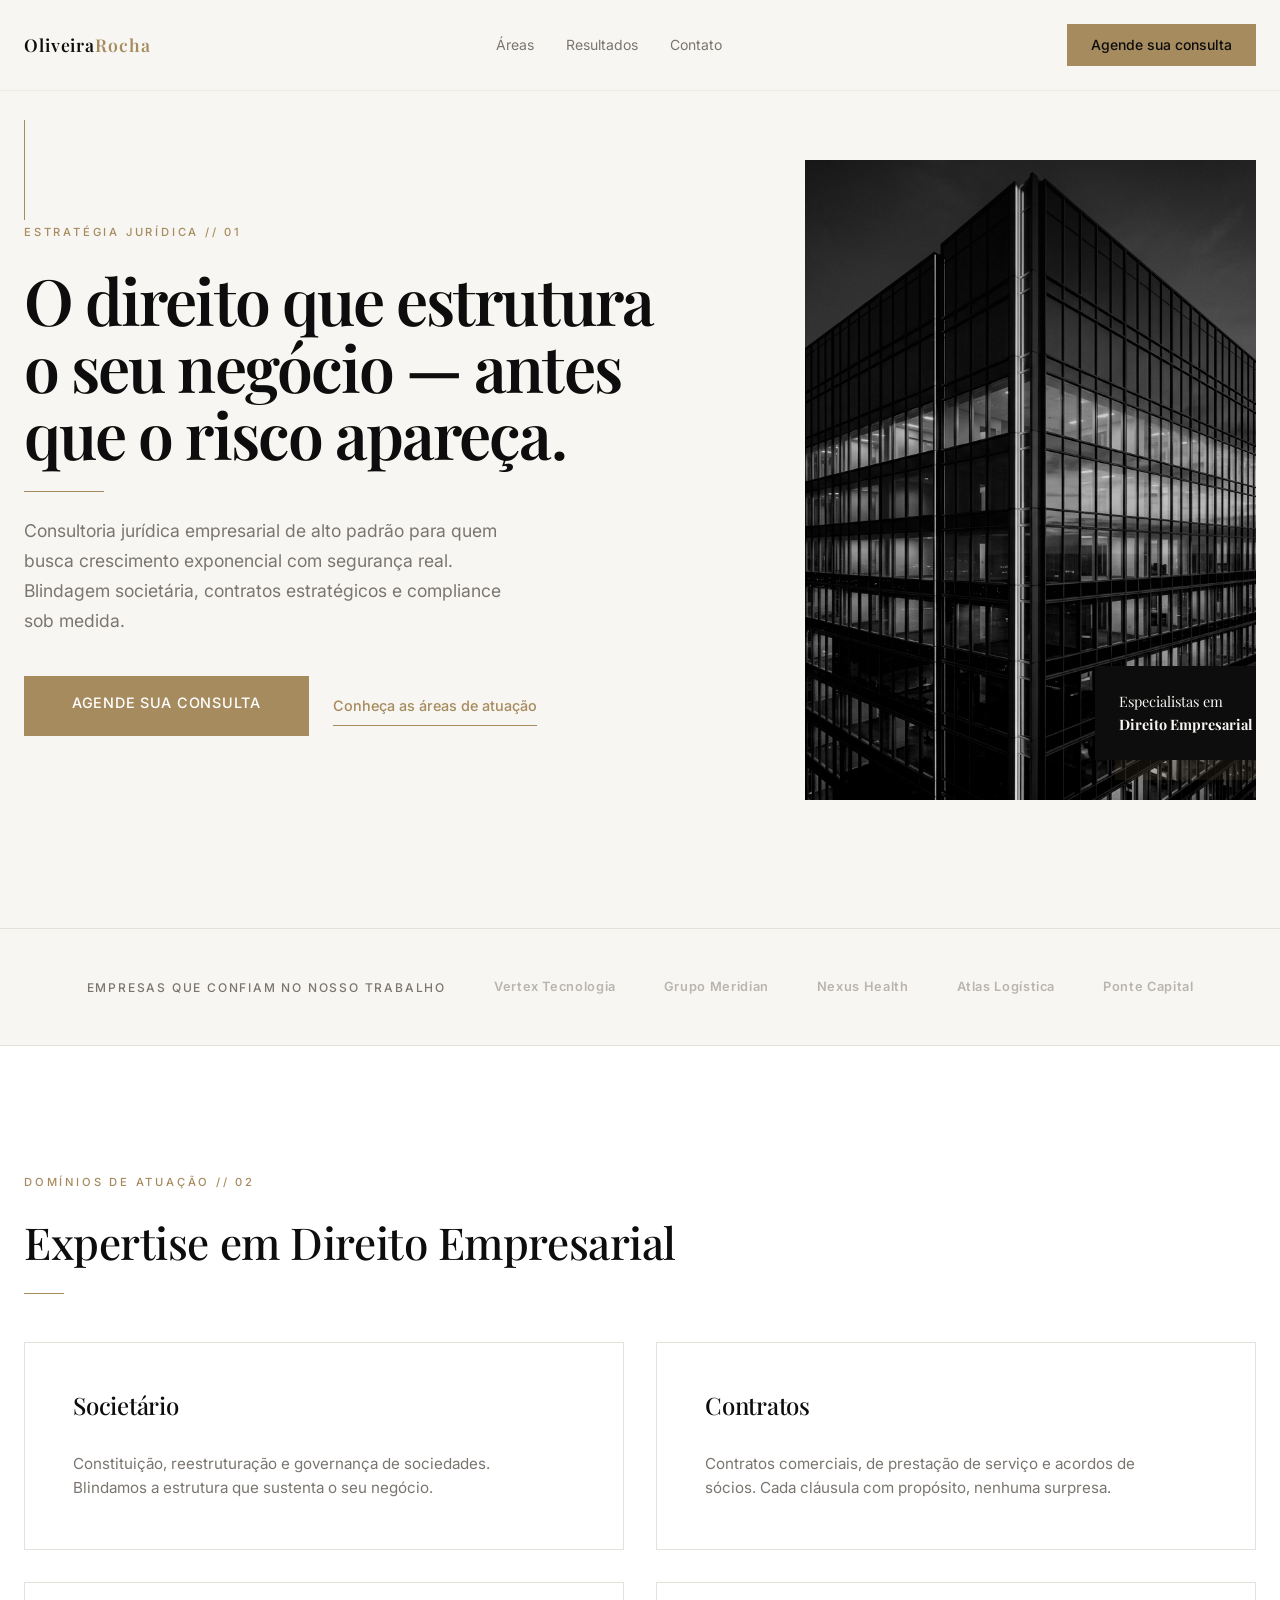
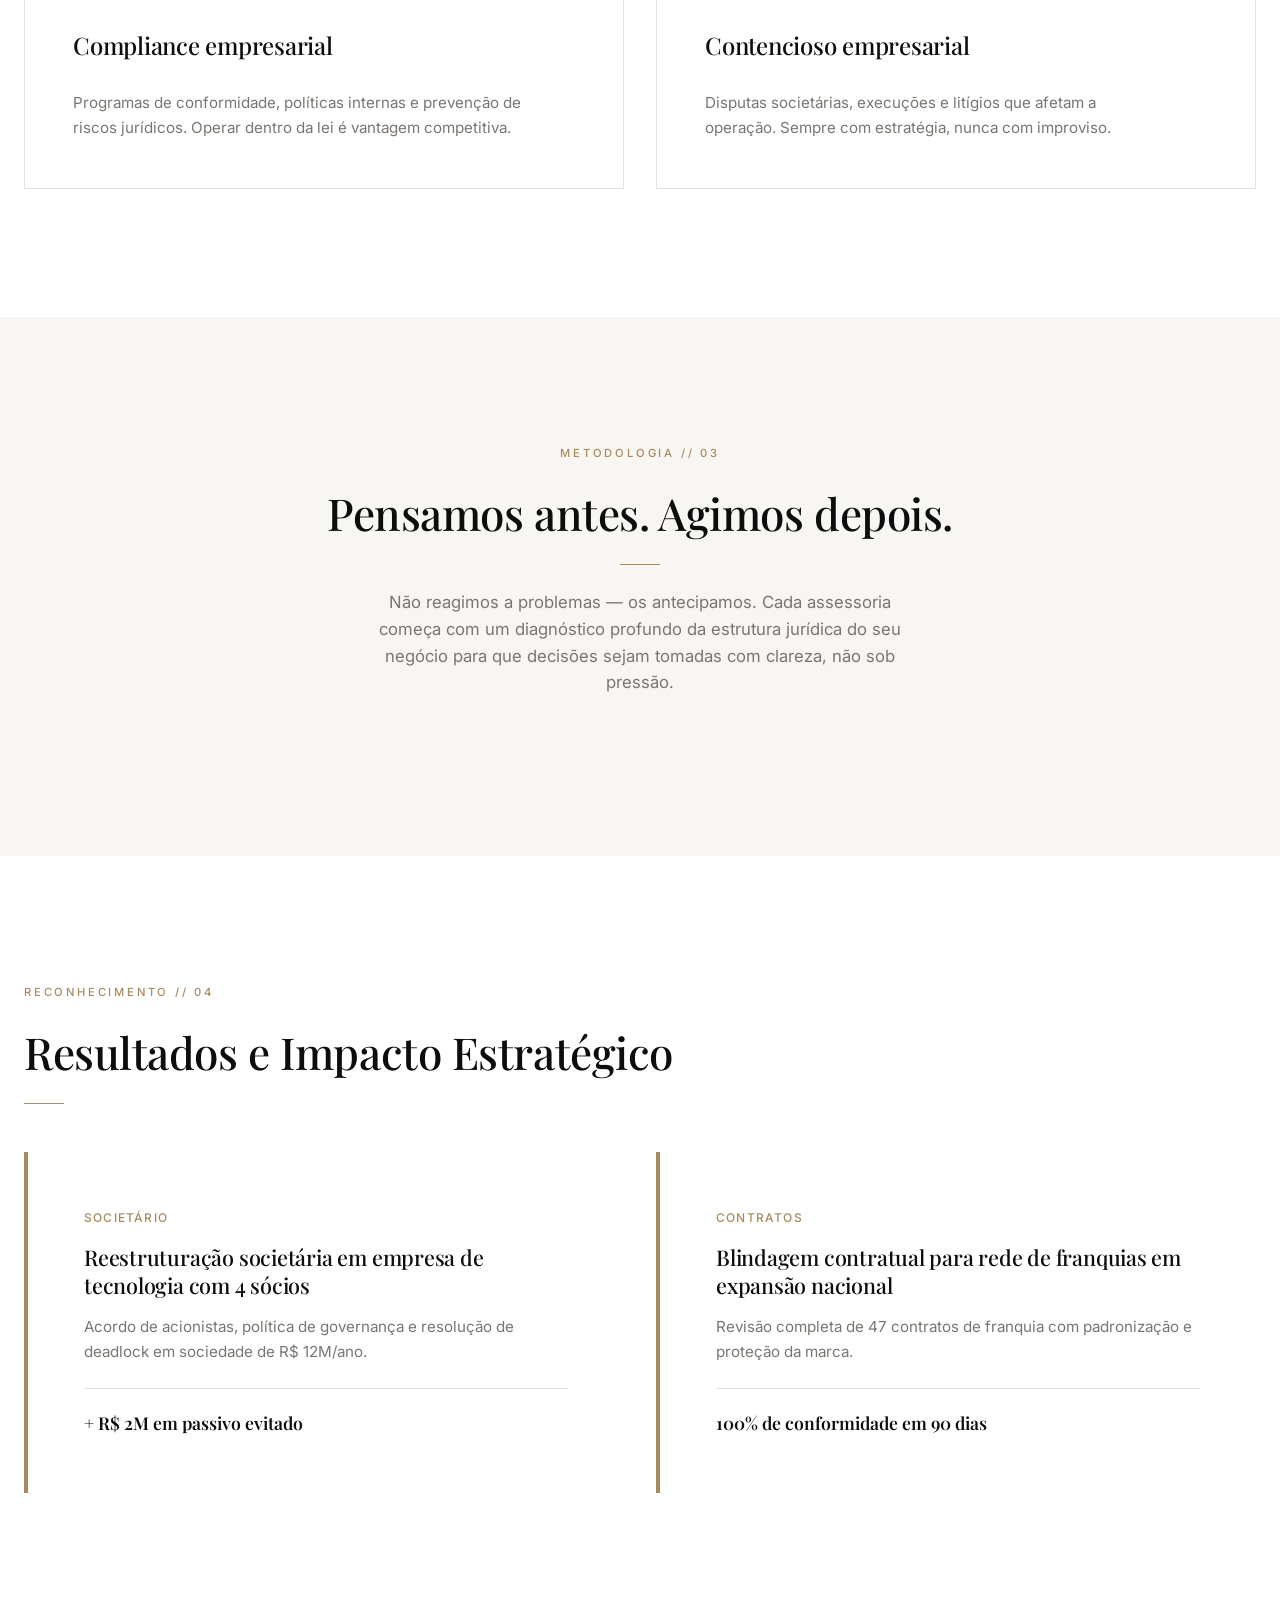
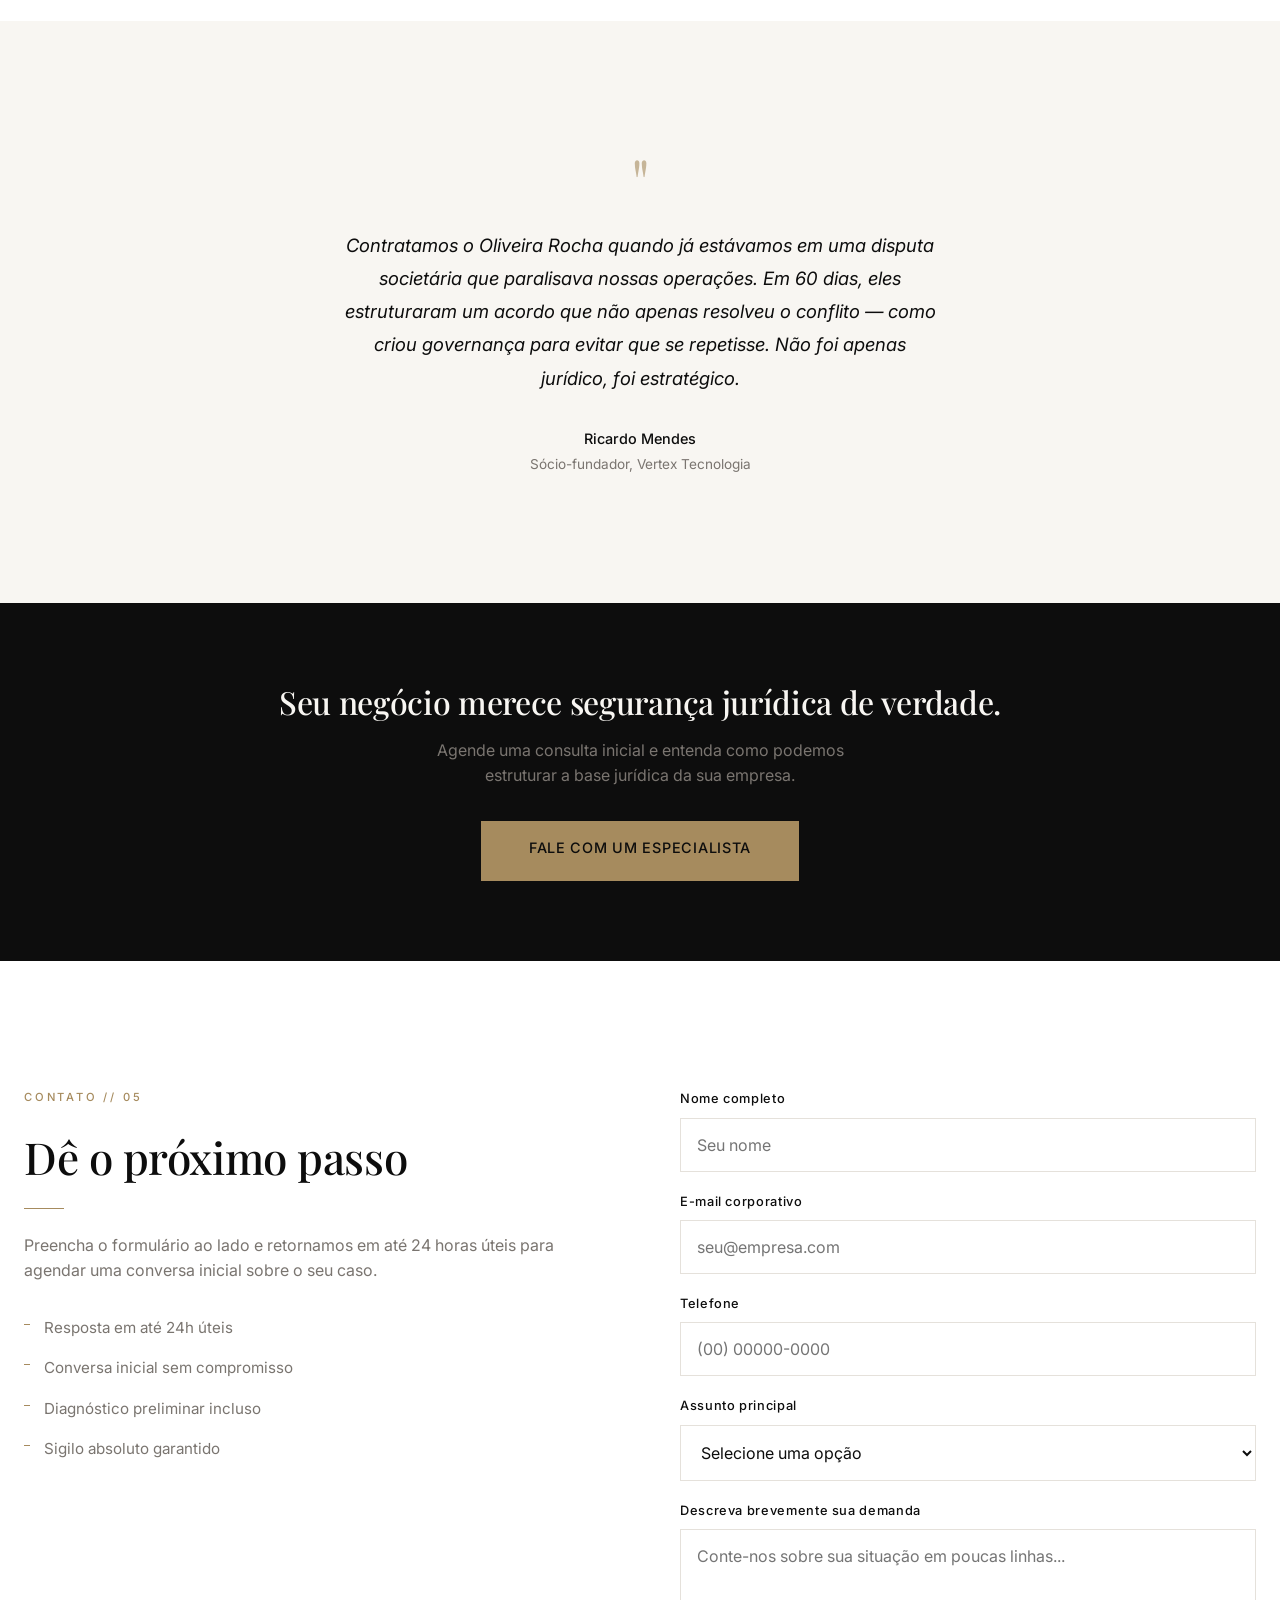
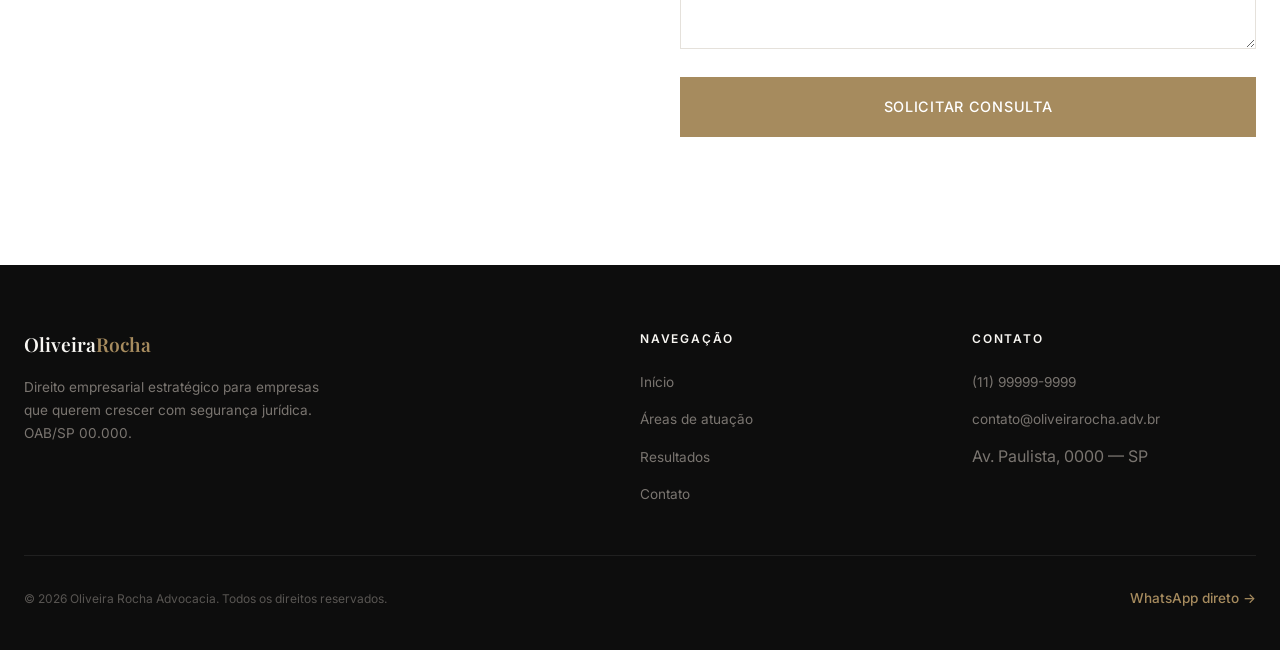
==== demos/advogado case/index.html @ 937abe5c "Initial release: Cyber-Luxury Bio Site v1.0" ====
<!DOCTYPE html>
<html lang="pt-BR">

<head>
    <meta charset="UTF-8">
    <meta name="viewport" content="width=device-width, initial-scale=1.0">
    <title>Oliveira Rocha Advocacia — Direito Empresarial Estratégico</title>
    <meta name="description"
        content="Assessoria jurídica empresarial para quem quer crescer com segurança jurídica real. Agende sua consulta.">
    <link rel="preconnect" href="https://fonts.googleapis.com">
    <link rel="preconnect" href="https://fonts.gstatic.com" crossorigin>
    <link
        href="https://fonts.googleapis.com/css2?family=Inter:wght@300;400;500;600&family=Playfair+Display:wght@400;600;700&display=swap"
        rel="stylesheet">
    <style>
        /* ============================================
           RESET & BASE
           ============================================ */
        *,
        *::before,
        *::after {
            margin: 0;
            padding: 0;
            box-sizing: border-box;
        }

        :root {
            --preto: #0D0D0D;
            --off-white: #F8F6F2; /* Tom creme mais sofisticado */
            --dourado: #A68B5E; /* Bronze metálico mais refinado */
            --dourado-hover: #8E754C;
            --cinza-medio: #7A7570;
            --cinza-claro: #E5E1DB;
            --radius: 0px; /* Bordas retas para visual arquitetônico */
            --espacamento-secao: 128px;
            --espacamento-secao-mobile: 80px;
            --largura-max: 1320px;
            --largura-texto: 60ch;
        }

        html {
            scroll-behavior: smooth;
            font-size: 16px;
        }

        body {
            font-family: 'Inter', sans-serif;
            font-weight: 400;
            color: var(--preto);
            background-color: var(--off-white);
            line-height: 1.6;
            -webkit-font-smoothing: antialiased;
            -moz-osx-font-smoothing: grayscale;
        }

        img {
            max-width: 100%;
            display: block;
        }

        a {
            text-decoration: none;
            color: inherit;
        }

        /* ============================================
           TIPOGRAFIA
           ============================================ */
        h1,
        h2,
        h3 {
            font-family: 'Playfair Display', serif;
            line-height: 1.2;
        }

        h1 {
            font-size: clamp(2.5rem, 5vw, 4.25rem);
            font-weight: 600;
            letter-spacing: -0.03em;
            line-height: 1.05;
        }

        h2 {
            font-size: clamp(1.875rem, 4vw, 2.75rem);
            font-weight: 500;
            letter-spacing: -0.01em;
        }

        h3 {
            font-size: 1.5rem;
            font-weight: 500;
            letter-spacing: -0.01em;
        }

        p {
            max-width: var(--largura-texto);
        }

        /* ============================================
           COMPONENTES
           ============================================ */
        .cta-primario {
            display: inline-block;
            background-color: var(--dourado);
            color: #FFFFFF;
            font-family: 'Inter', sans-serif;
            font-weight: 500;
            font-size: 0.9rem;
            padding: 20px 48px;
            border: none;
            border-radius: var(--radius);
            cursor: pointer;
            transition: all 0.4s cubic-bezier(0.19, 1, 0.22, 1);
            text-align: center;
            min-height: 60px;
            line-height: 1;
            letter-spacing: 0.05em;
            text-transform: uppercase;
        }

        .cta-primario:hover {
            background-color: var(--preto);
            transform: translateY(-4px);
            box-shadow: 0 10px 20px rgba(0, 0, 0, 0.1);
        }

        .cta-secundario {
            display: inline-block;
            font-family: 'Inter', sans-serif;
            font-weight: 500;
            font-size: 0.9rem;
            color: var(--dourado);
            padding: 8px 0;
            border-bottom: 1px solid var(--dourado);
            transition: opacity 0.3s ease;
        }

        .cta-secundario:hover {
            opacity: 0.7;
        }

        .separador {
            width: 40px;
            height: 1px;
            background-color: var(--dourado);
            border: none;
            margin: 24px 0;
        }

        .separador-longo {
            width: 80px;
        }

        .secao-numero {
            font-family: 'Inter', sans-serif;
            font-weight: 500;
            font-size: 0.7rem;
            color: var(--dourado);
            letter-spacing: 0.25em;
            margin-bottom: 24px;
            display: block;
            text-transform: uppercase;
        }

        /* ============================================
           LAYOUT
           ============================================ */
        .container {
            max-width: var(--largura-max);
            margin: 0 auto;
            padding: 0 24px;
        }

        section {
            padding: var(--espacamento-secao) 0;
        }

        /* ============================================
           NAVEGAÇÃO
           ============================================ */
        .nav {
            position: fixed;
            top: 0;
            left: 0;
            right: 0;
            z-index: 100;
            background-color: rgba(248, 246, 242, 0.85);
            backdrop-filter: blur(20px);
            -webkit-backdrop-filter: blur(20px);
            border-bottom: 1px solid rgba(166, 139, 94, 0.1);
            padding: 24px 0;
            transition: all 0.4s ease;
        }

        .nav-inner {
            display: flex;
            justify-content: space-between;
            align-items: center;
            max-width: var(--largura-max);
            margin: 0 auto;
            padding: 0 24px;
        }

        .nav-logo {
            font-family: 'Playfair Display', serif;
            font-size: 1.1rem;
            font-weight: 600;
            color: var(--preto);
            letter-spacing: 0.05em;
        }

        .nav-logo span {
            color: var(--dourado);
        }

        .nav-links {
            display: flex;
            gap: 32px;
            list-style: none;
        }

        .nav-links a {
            font-size: 0.875rem;
            font-weight: 400;
            color: var(--cinza-medio);
            transition: color 0.3s ease;
        }

        .nav-links a:hover {
            color: var(--preto);
        }

        .nav-cta {
            background-color: var(--dourado);
            color: var(--preto);
            font-size: 0.875rem;
            font-weight: 500;
            padding: 10px 24px;
            border-radius: var(--radius);
            transition: background-color 0.3s ease;
        }

        .nav-cta:hover {
            background-color: var(--dourado-hover);
        }

        /* ============================================
           I — HERO
           ============================================ */
        .hero {
            padding-top: 160px;
            padding-bottom: var(--espacamento-secao);
            min-height: 100vh;
            display: flex;
            align-items: center;
        }

        .hero-grid {
            display: grid;
            grid-template-columns: 1.2fr 0.8fr;
            gap: 6.5rem;
            align-items: center;
            position: relative;
        }

        .hero-grid::before {
            content: '';
            position: absolute;
            left: 0;
            top: -40px;
            width: 1px;
            height: 100px;
            background-color: var(--dourado);
        }

        .hero-conteudo {
            padding-right: 40px;
        }

        .hero h1 {
            margin-bottom: 24px;
        }

        .hero-sub {
            font-size: 1.1rem;
            color: var(--cinza-medio);
            line-height: 1.7;
            margin-bottom: 40px;
            max-width: 480px;
        }

        .hero-cta-grupo {
            display: flex;
            gap: 24px;
            align-items: center;
            flex-wrap: wrap;
        }

        .hero-imagem {
            position: relative;
            height: 640px;
            background-color: var(--cinza-claro);
            overflow: hidden;
            clip-path: polygon(0 0, 100% 0, 100% 100%, 0 100%);
            transition: transform 1.2s cubic-bezier(0.16, 1, 0.3, 1);
        }

        .hero-imagem:hover {
            transform: scale(0.98);
        }

        .hero-imagem img {
            width: 100%;
            height: 100%;
            object-fit: cover;
            object-position: center;
            filter: grayscale(100%) contrast(1.1) brightness(0.9);
            transition: transform 2s ease;
        }

        .hero-imagem:hover img {
            transform: scale(1.1);
        }

        .hero-imagem::after {
            content: '';
            position: absolute;
            inset: 0;
            background: linear-gradient(to bottom, rgba(13, 13, 13, 0.2), transparent);
            pointer-events: none;
        }

        .hero-badge {
            position: absolute;
            bottom: 40px;
            right: -20px;
            background-color: var(--preto);
            color: var(--off-white);
            padding: 24px;
            font-family: 'Playfair Display', serif;
            font-size: 0.9rem;
            z-index: 10;
            box-shadow: 20px 20px 0px rgba(166, 139, 94, 0.1);
        }

        /* ============================================
           II — FAIXA DE AUTORIDADE
           ============================================ */
        .autoridade {
            padding: 48px 0;
            border-top: 1px solid var(--cinza-claro);
            border-bottom: 1px solid var(--cinza-claro);
        }

        .autoridade-inner {
            display: flex;
            align-items: center;
            justify-content: center;
            gap: 48px;
            flex-wrap: wrap;
        }

        .autoridade-label {
            font-size: 0.75rem;
            font-weight: 500;
            color: var(--cinza-medio);
            letter-spacing: 0.15em;
            text-transform: uppercase;
            white-space: nowrap;
        }

        .autoridade-logos {
            display: flex;
            gap: 48px;
            align-items: center;
            flex-wrap: wrap;
            justify-content: center;
        }

        .autoridade-logo {
            font-family: 'Inter', sans-serif;
            font-size: 0.8rem;
            font-weight: 600;
            color: var(--cinza-medio);
            letter-spacing: 0.05em;
            opacity: 0.5;
            transition: opacity 0.3s ease;
            white-space: nowrap;
        }

        .autoridade-logo:hover {
            opacity: 0.8;
        }

        /* ============================================
           III — ÁREAS DE ATUAÇÃO
           ============================================ */
        .areas {
            background-color: #FFFFFF;
        }

        .areas-grid {
            display: grid;
            grid-template-columns: 1fr 1fr;
            gap: 32px;
            margin-top: 48px;
        }

        .area-card {
            padding: 48px;
            border: 1px solid var(--cinza-claro);
            background-color: #FFFFFF;
            transition: all 0.4s cubic-bezier(0.165, 0.84, 0.44, 1);
            position: relative;
            display: flex;
            flex-direction: column;
            gap: 20px;
        }

        .area-card:hover {
            border-color: var(--dourado);
            box-shadow: 0 20px 40px rgba(0, 0, 0, 0.04);
            transform: translateY(-8px);
        }

        .area-card h3 {
            margin-bottom: 12px;
            font-size: 1.5rem;
        }

        .area-card p {
            font-size: 0.95rem;
            color: var(--cinza-medio);
            line-height: 1.6;
            max-width: 90%;
        }

        /* ============================================
           IV — ABORDAGEM
           ============================================ */
        .abordagem {
            text-align: center;
        }

        .abordagem-conteudo {
            max-width: 640px;
            margin: 0 auto;
        }

        .abordagem h2 {
            margin-bottom: 24px;
        }

        .abordagem p {
            font-size: 1.05rem;
            color: var(--cinza-medio);
            margin: 0 auto 32px;
            text-align: center;
            max-width: 560px;
        }

        .abordagem .separador {
            margin: 0 auto;
        }

        /* ============================================
           V — CASES
           ============================================ */
        .cases {
            background-color: #FFFFFF;
        }

        .cases-grid {
            display: grid;
            grid-template-columns: 1fr 1fr;
            gap: 32px;
            margin-top: 48px;
        }

        .case-card {
            padding: 56px;
            background-color: #FFFFFF;
            position: relative;
            border-left: 4px solid var(--dourado);
            transition: transform 0.3s ease;
        }

        .case-card:hover {
            transform: scale(1.02);
            z-index: 2;
        }

        .case-card-label {
            font-size: 0.75rem;
            font-weight: 500;
            color: var(--dourado);
            letter-spacing: 0.1em;
            text-transform: uppercase;
            margin-bottom: 16px;
            display: block;
        }

        .case-card h3 {
            font-size: 1.35rem;
            margin-bottom: 16px;
            line-height: 1.3;
        }

        .case-card p {
            font-size: 0.95rem;
            color: var(--cinza-medio);
            line-height: 1.6;
        }

        .case-card-resultado {
            margin-top: 24px;
            padding-top: 20px;
            border-top: 1px solid var(--cinza-claro);
            font-family: 'Playfair Display', serif;
            font-size: 1.1rem;
            font-weight: 600;
            color: var(--preto);
        }

        /* ============================================
           VI — DEPOIMENTO
           ============================================ */
        .depoimento {
            background-color: var(--off-white);
        }

        .depoimento-conteudo {
            max-width: 720px;
            margin: 0 auto;
            text-align: center;
        }

        .depoimento-aspas {
            font-family: 'Playfair Display', serif;
            font-size: 4rem;
            color: var(--dourado);
            line-height: 1;
            margin-bottom: 16px;
            opacity: 0.6;
        }

        .depoimento blockquote {
            font-size: 1.15rem;
            font-style: italic;
            line-height: 1.8;
            color: var(--preto);
            margin-bottom: 32px;
            max-width: 600px;
            margin-left: auto;
            margin-right: auto;
        }

        .depoimento-autor {
            font-size: 0.9rem;
            font-weight: 500;
            color: var(--preto);
        }

        .depoimento-autor span {
            display: block;
            font-weight: 400;
            color: var(--cinza-medio);
            font-size: 0.85rem;
            margin-top: 4px;
        }

        /* ============================================
           VII — CTA INTERMEDIÁRIO
           ============================================ */
        .cta-intermediario {
            background-color: var(--preto);
            color: var(--off-white);
            text-align: center;
            padding: 80px 0;
        }

        .cta-intermediario h2 {
            color: var(--off-white);
            margin-bottom: 16px;
            font-size: 2rem;
        }

        .cta-intermediario p {
            color: var(--cinza-medio);
            margin: 0 auto 32px;
            text-align: center;
            max-width: 480px;
        }

        .cta-intermediario .cta-primario {
            background-color: var(--dourado);
            color: var(--preto);
        }

        /* ============================================
           VIII — FORMULÁRIO
           ============================================ */
        .formulario {
            background-color: #FFFFFF;
        }

        .formulario-grid {
            display: grid;
            grid-template-columns: 1fr 1fr;
            gap: 80px;
            align-items: start;
        }

        .formulario-info h2 {
            margin-bottom: 24px;
        }

        .formulario-info p {
            color: var(--cinza-medio);
            margin-bottom: 32px;
        }

        .formulario-info-lista {
            list-style: none;
            display: flex;
            flex-direction: column;
            gap: 16px;
        }

        .formulario-info-lista li {
            font-size: 0.95rem;
            color: var(--cinza-medio);
            padding-left: 20px;
            position: relative;
        }

        .formulario-info-lista li::before {
            content: '';
            position: absolute;
            left: 0;
            top: 8px;
            width: 6px;
            height: 1px;
            background-color: var(--dourado);
        }

        .formulario-form {
            display: flex;
            flex-direction: column;
            gap: 20px;
        }

        .form-grupo {
            display: flex;
            flex-direction: column;
            gap: 8px;
        }

        .form-grupo label {
            font-size: 0.8rem;
            font-weight: 500;
            color: var(--preto);
            letter-spacing: 0.05em;
        }

        .form-grupo input,
        .form-grupo textarea,
        .form-grupo select {
            font-family: 'Inter', sans-serif;
            font-size: 1rem;
            padding: 16px;
            border: 1px solid var(--cinza-claro);
            border-radius: var(--radius);
            background-color: transparent;
            color: var(--preto);
            transition: all 0.3s ease;
            min-height: 52px;
        }

        .form-grupo input:focus,
        .form-grupo textarea:focus,
        .form-grupo select:focus {
            outline: none;
            border-color: var(--dourado);
        }

        .form-grupo textarea {
            resize: vertical;
            min-height: 120px;
        }

        .formulario-form .cta-primario {
            width: 100%;
            margin-top: 8px;
        }

        /* ============================================
           IX — RODAPÉ
           ============================================ */
        .footer {
            background-color: var(--preto);
            color: var(--cinza-medio);
            padding: 64px 0 40px;
        }

        .footer-grid {
            display: grid;
            grid-template-columns: 2fr 1fr 1fr;
            gap: 48px;
            margin-bottom: 48px;
        }

        .footer-brand {
            font-family: 'Playfair Display', serif;
            font-size: 1.2rem;
            font-weight: 600;
            color: var(--off-white);
            margin-bottom: 16px;
        }

        .footer-brand span {
            color: var(--dourado);
        }

        .footer-text {
            font-size: 0.85rem;
            line-height: 1.7;
            max-width: 320px;
        }

        .footer h4 {
            font-family: 'Inter', sans-serif;
            font-size: 0.75rem;
            font-weight: 600;
            color: var(--off-white);
            letter-spacing: 0.15em;
            text-transform: uppercase;
            margin-bottom: 20px;
        }

        .footer-links {
            list-style: none;
            display: flex;
            flex-direction: column;
            gap: 12px;
        }

        .footer-links a {
            font-size: 0.85rem;
            color: var(--cinza-medio);
            transition: color 0.3s ease;
        }

        .footer-links a:hover {
            color: var(--dourado);
        }

        .footer-bottom {
            padding-top: 32px;
            border-top: 1px solid rgba(255, 255, 255, 0.08);
            display: flex;
            justify-content: space-between;
            align-items: center;
            flex-wrap: wrap;
            gap: 16px;
        }

        .footer-bottom p {
            font-size: 0.75rem;
            color: rgba(138, 133, 128, 0.6);
        }

        .footer-whatsapp {
            display: inline-flex;
            align-items: center;
            gap: 8px;
            font-size: 0.85rem;
            color: var(--dourado);
            font-weight: 500;
        }

        .footer-whatsapp:hover {
            opacity: 0.8;
        }

        /* ============================================
           MOBILE — BASE (max-width: 768px)
           ============================================ */
        @media (max-width: 768px) {
            :root {
                --espacamento-secao: var(--espacamento-secao-mobile);
            }

            h1 {
                font-size: clamp(2rem, 8vw, 2.75rem);
                line-height: 1.1;
            }

            h2 {
                font-size: 1.85rem;
            }

            h3 {
                font-size: 1.35rem;
            }

            /* NAV */
            .nav {
                padding: 12px 0;
            }

            .nav-links {
                display: none;
            }

            .nav-cta {
                padding: 8px 16px;
                font-size: 0.8rem;
            }

            /* HERO */
            .hero {
                padding-top: 120px;
                padding-bottom: var(--espacamento-secao-mobile);
                min-height: auto;
            }

            .hero-grid {
                grid-template-columns: 1fr;
                gap: 40px;
            }

            .hero-grid::before {
                display: none;
            }

            .hero-conteudo {
                padding-right: 0;
            }

            .hero h1 {
                font-size: 2rem;
                line-height: 1.15;
            }

            .hero-sub {
                font-size: 1rem;
            }

            .hero-cta-grupo {
                flex-direction: column;
                align-items: stretch;
                gap: 16px;
            }

            .cta-primario {
                width: 100%;
                text-align: center;
            }

            .hero-imagem {
                height: 320px;
                order: 1;
                clip-path: none;
            }

            .hero-badge {
                padding: 12px 16px;
                font-size: 0.75rem;
                bottom: 20px;
                right: 0;
            }

            /* AUTORIDADE */
            .autoridade-logos {
                gap: 24px;
                flex-direction: column;
                align-items: center;
            }

            .autoridade-inner {
                flex-direction: column;
                gap: 24px;
            }

            /* ÁREAS */
            .areas-grid {
                grid-template-columns: 1fr;
                gap: 20px;
            }

            .area-card {
                padding: 24px;
            }

            .area-card p {
                max-width: 100%;
            }

            /* CASES */
            .cases-grid {
                grid-template-columns: 1fr;
                gap: 20px;
            }

            .case-card {
                padding: 28px;
            }

            /* FORMULÁRIO */
            .formulario-grid {
                grid-template-columns: 1fr;
                gap: 40px;
            }

            /* FOOTER */
            .footer-grid {
                grid-template-columns: 1fr;
                gap: 32px;
            }

            .footer-bottom {
                flex-direction: column;
                align-items: flex-start;
            }
        }

        /* ============================================
           TABLET (769px — 1024px)
           ============================================ */
        @media (min-width: 769px) and (max-width: 1024px) {
            h1 {
                font-size: 2.75rem;
            }

            .hero-grid {
                gap: 48px;
            }

            .hero-imagem {
                height: 400px;
            }

            .areas-grid {
                gap: 24px;
            }

            .cases-grid {
                gap: 24px;
            }

            .formulario-grid {
                gap: 48px;
            }
        }

        /* ============================================
           ANIMAÇÕES SUTIS
           ============================================ */
        @media (prefers-reduced-motion: no-preference) {
            .fade-in {
                opacity: 0;
                transform: translateY(40px);
                transition: opacity 1s cubic-bezier(0.215, 0.61, 0.355, 1), transform 1s cubic-bezier(0.215, 0.61, 0.355, 1);
            }

            .fade-in.visible {
                opacity: 1;
                transform: translateY(0);
            }
        }

        /* ============================================
           ACESSIBILIDADE
           ============================================ */
        :focus-visible {
            outline: 2px solid var(--dourado);
            outline-offset: 2px;
        }

        @media (prefers-reduced-motion: reduce) {

            *,
            *::before,
            *::after {
                animation-duration: 0.01ms !important;
                transition-duration: 0.01ms !important;
            }
        }
    </style>
</head>

<body>

    <!-- ============================================
         NAVEGAÇÃO
         ============================================ -->
    <nav class="nav" role="navigation" aria-label="Navegação principal">
        <div class="nav-inner">
            <a href="#" class="nav-logo">Oliveira<span>Rocha</span></a>
            <ul class="nav-links">
                <li><a href="#areas">Áreas</a></li>
                <li><a href="#cases">Resultados</a></li>
                <li><a href="#formulario">Contato</a></li>
            </ul>
            <a href="#formulario" class="nav-cta">Agende sua consulta</a>
        </div>
    </nav>

    <!-- ============================================
         I — HERO
         ============================================ -->
    <section class="hero" id="inicio">
        <div class="container">
            <div class="hero-grid">
                <div class="hero-conteudo">
                    <span class="secao-numero">ESTRATÉGIA JURÍDICA // 01</span>
                    <h1>O direito que estrutura o seu negócio — antes que o risco apareça.</h1>
                    <hr class="separador separador-longo">
                    <p class="hero-sub">Consultoria jurídica empresarial de alto padrão para quem busca crescimento
                        exponencial com segurança real. Blindagem societária, contratos estratégicos e compliance sob medida.</p>
                    <div class="hero-cta-grupo">
                        <a href="#formulario" class="cta-primario">Agende sua consulta</a>
                        <a href="#areas" class="cta-secundario">Conheça as áreas de atuação</a>
                    </div>
                </div>
                <div class="hero-imagem" role="img" aria-label="Arquitetura corporativa moderna do escritório">
                    <img src="assets/hero.png" alt="Arquitetura executiva moderna Oliveira Rocha" loading="eager">
                    <div class="hero-badge">
                        Especialistas em<br><strong>Direito Empresarial</strong>
                    </div>
                </div>
            </div>
        </div>
    </section>

    <!-- ============================================
         II — FAIXA DE AUTORIDADE
         ============================================ -->
    <section class="autoridade" aria-label="Clientes e reconhecimentos">
        <div class="container">
            <div class="autoridade-inner">
                <span class="autoridade-label">Empresas que confiam no nosso trabalho</span>
                <div class="autoridade-logos">
                    <span class="autoridade-logo">Vertex Tecnologia</span>
                    <span class="autoridade-logo">Grupo Meridian</span>
                    <span class="autoridade-logo">Nexus Health</span>
                    <span class="autoridade-logo">Atlas Logística</span>
                    <span class="autoridade-logo">Ponte Capital</span>
                </div>
            </div>
        </div>
    </section>

    <!-- ============================================
         III — ÁREAS DE ATUAÇÃO
         ============================================ -->
    <section class="areas" id="areas">
        <div class="container">
            <span class="secao-numero">DOMÍNIOS DE ATUAÇÃO // 02</span>
            <h2>Expertise em Direito Empresarial</h2>
            <hr class="separador">
            <div class="areas-grid">
                <article class="area-card fade-in">
                    <h3>Societário</h3>
                    <p>Constituição, reestruturação e governança de sociedades. Blindamos a estrutura que sustenta o seu
                        negócio.</p>
                </article>
                <article class="area-card fade-in">
                    <h3>Contratos</h3>
                    <p>Contratos comerciais, de prestação de serviço e acordos de sócios. Cada cláusula com propósito,
                        nenhuma surpresa.</p>
                </article>
                <article class="area-card fade-in">
                    <h3>Compliance empresarial</h3>
                    <p>Programas de conformidade, políticas internas e prevenção de riscos jurídicos. Operar dentro da
                        lei é vantagem competitiva.</p>
                </article>
                <article class="area-card fade-in">
                    <h3>Contencioso empresarial</h3>
                    <p>Disputas societárias, execuções e litígios que afetam a operação. Sempre com estratégia, nunca
                        com improviso.</p>
                </article>
            </div>
        </div>
    </section>

    <!-- ============================================
         IV — ABORDAGEM
         ============================================ -->
    <section class="abordagem" id="abordagem">
        <div class="container">
            <div class="abordagem-conteudo fade-in">
                <span class="secao-numero">METODOLOGIA // 03</span>
                <h2>Pensamos antes. Agimos depois.</h2>
                <hr class="separador" style="margin: 24px auto;">
                <p>Não reagimos a problemas — os antecipamos. Cada assessoria começa com um diagnóstico profundo da
                    estrutura jurídica do seu negócio para que decisões sejam tomadas com clareza, não sob pressão.</p>
            </div>
        </div>
    </section>

    <!-- ============================================
         V — CASES
         ============================================ -->
    <section class="cases" id="cases">
        <div class="container">
            <span class="secao-numero">RECONHECIMENTO // 04</span>
            <h2>Resultados e Impacto Estratégico</h2>
            <hr class="separador">
            <div class="cases-grid">
                <article class="case-card fade-in">
                    <span class="case-card-label">Societário</span>
                    <h3>Reestruturação societária em empresa de tecnologia com 4 sócios</h3>
                    <p>Acordo de acionistas, política de governança e resolução de deadlock em sociedade de R$ 12M/ano.
                    </p>
                    <div class="case-card-resultado">+ R$ 2M em passivo evitado</div>
                </article>
                <article class="case-card fade-in">
                    <span class="case-card-label">Contratos</span>
                    <h3>Blindagem contratual para rede de franquias em expansão nacional</h3>
                    <p>Revisão completa de 47 contratos de franquia com padronização e proteção da marca.</p>
                    <div class="case-card-resultado">100% de conformidade em 90 dias</div>
                </article>
            </div>
        </div>
    </section>

    <!-- ============================================
         VI — DEPOIMENTO
         ============================================ -->
    <section class="depoimento" id="depoimento">
        <div class="container">
            <div class="depoimento-conteudo fade-in">
                <div class="depoimento-aspas">"</div>
                <blockquote>
                    Contratamos o Oliveira Rocha quando já estávamos em uma disputa societária que paralisava nossas
                    operações. Em 60 dias, eles estruturaram um acordo que não apenas resolveu o conflito — como criou
                    governança para evitar que se repetisse. Não foi apenas jurídico, foi estratégico.
                </blockquote>
                <div class="depoimento-autor">
                    Ricardo Mendes
                    <span>Sócio-fundador, Vertex Tecnologia</span>
                </div>
            </div>
        </div>
    </section>

    <!-- ============================================
         VII — CTA INTERMEDIÁRIO
         ============================================ -->
    <section class="cta-intermediario" aria-label="Chamada para ação">
        <div class="container">
            <h2>Seu negócio merece segurança jurídica de verdade.</h2>
            <p>Agende uma consulta inicial e entenda como podemos estruturar a base jurídica da sua empresa.</p>
            <a href="#formulario" class="cta-primario">Fale com um especialista</a>
        </div>
    </section>

    <!-- ============================================
         VIII — FORMULÁRIO
         ============================================ -->
    <section class="formulario" id="formulario">
        <div class="container">
            <div class="formulario-grid">
                <div class="formulario-info">
                    <span class="secao-numero">CONTATO // 05</span>
                    <h2>Dê o próximo passo</h2>
                    <hr class="separador">
                    <p>Preencha o formulário ao lado e retornamos em até 24 horas úteis para agendar uma conversa
                        inicial sobre o seu caso.</p>
                    <ul class="formulario-info-lista">
                        <li>Resposta em até 24h úteis</li>
                        <li>Conversa inicial sem compromisso</li>
                        <li>Diagnóstico preliminar incluso</li>
                        <li>Sigilo absoluto garantido</li>
                    </ul>
                </div>
                <form class="formulario-form" action="#" method="POST" aria-label="Formulário de consulta">
                    <div class="form-grupo">
                        <label for="nome">Nome completo</label>
                        <input type="text" id="nome" name="nome" required placeholder="Seu nome">
                    </div>
                    <div class="form-grupo">
                        <label for="email">E-mail corporativo</label>
                        <input type="email" id="email" name="email" required placeholder="seu@empresa.com">
                    </div>
                    <div class="form-grupo">
                        <label for="telefone">Telefone</label>
                        <input type="tel" id="telefone" name="telefone" required placeholder="(00) 00000-0000">
                    </div>
                    <div class="form-grupo">
                        <label for="assunto">Assunto principal</label>
                        <select id="assunto" name="assunto" required>
                            <option value="" disabled selected>Selecione uma opção</option>
                            <option value="societario">Direito Societário</option>
                            <option value="contratos">Contratos</option>
                            <option value="compliance">Compliance Empresarial</option>
                            <option value="contencioso">Contencioso Empresarial</option>
                            <option value="outro">Outro assunto</option>
                        </select>
                    </div>
                    <div class="form-grupo">
                        <label for="mensagem">Descreva brevemente sua demanda</label>
                        <textarea id="mensagem" name="mensagem"
                            placeholder="Conte-nos sobre sua situação em poucas linhas..." rows="4"></textarea>
                    </div>
                    <button type="submit" class="cta-primario">Solicitar consulta</button>
                </form>
            </div>
        </div>
    </section>

    <!-- ============================================
         IX — RODAPÉ
         ============================================ -->
    <footer class="footer" role="contentinfo">
        <div class="container">
            <div class="footer-grid">
                <div>
                    <div class="footer-brand">Oliveira<span>Rocha</span></div>
                    <p class="footer-text">Direito empresarial estratégico para empresas que querem crescer com
                        segurança jurídica. OAB/SP 00.000.</p>
                </div>
                <div>
                    <h4>Navegação</h4>
                    <ul class="footer-links">
                        <li><a href="#inicio">Início</a></li>
                        <li><a href="#areas">Áreas de atuação</a></li>
                        <li><a href="#cases">Resultados</a></li>
                        <li><a href="#formulario">Contato</a></li>
                    </ul>
                </div>
                <div>
                    <h4>Contato</h4>
                    <ul class="footer-links">
                        <li><a href="tel:+5511999999999">(11) 99999-9999</a></li>
                        <li><a href="mailto:contato@oliveirarocha.adv.br">contato@oliveirarocha.adv.br</a></li>
                        <li>Av. Paulista, 0000 — SP</li>
                    </ul>
                </div>
            </div>
            <div class="footer-bottom">
                <p>&copy; 2026 Oliveira Rocha Advocacia. Todos os direitos reservados.</p>
                <a href="https://wa.me/5511999999999" class="footer-whatsapp" target="_blank" rel="noopener">
                    WhatsApp direto →
                </a>
            </div>
        </div>
    </footer>

    <!-- ============================================
         SCRIPT — Animações de entrada
         ============================================ -->
    <script>
        document.addEventListener('DOMContentLoaded', function () {
            // Intersection Observer para Fade-in
            const observerOptions = {
                threshold: 0.1,
                rootMargin: '0px 0px -100px 0px'
            };

            const observer = new IntersectionObserver((entries) => {
                entries.forEach((entry, index) => {
                    if (entry.isIntersecting) {
                        // Delay escalonado para itens na mesma viewport
                        setTimeout(() => {
                            entry.target.classList.add('visible');
                        }, index * 100);
                    }
                });
            }, observerOptions);

            document.querySelectorAll('.fade-in').forEach((el) => {
                observer.observe(el);
            });

            // Efeito Parallax Suave no Hero
            window.addEventListener('scroll', () => {
                const scroll = window.pageYOffset;
                const heroImage = document.querySelector('.hero-imagem img');
                if (heroImage) {
                    heroImage.style.transform = `scale(1.1) translateY(${scroll * 0.1}px)`;
                }
                
                // Nav scroll effect
                const nav = document.querySelector('.nav');
                if (scroll > 50) {
                    nav.style.padding = '16px 0';
                    nav.style.backgroundColor = 'rgba(248, 246, 242, 0.98)';
                } else {
                    nav.style.padding = '24px 0';
                    nav.style.backgroundColor = 'rgba(248, 246, 242, 0.85)';
                }
            });
        });
    </script>

</body>

</html>
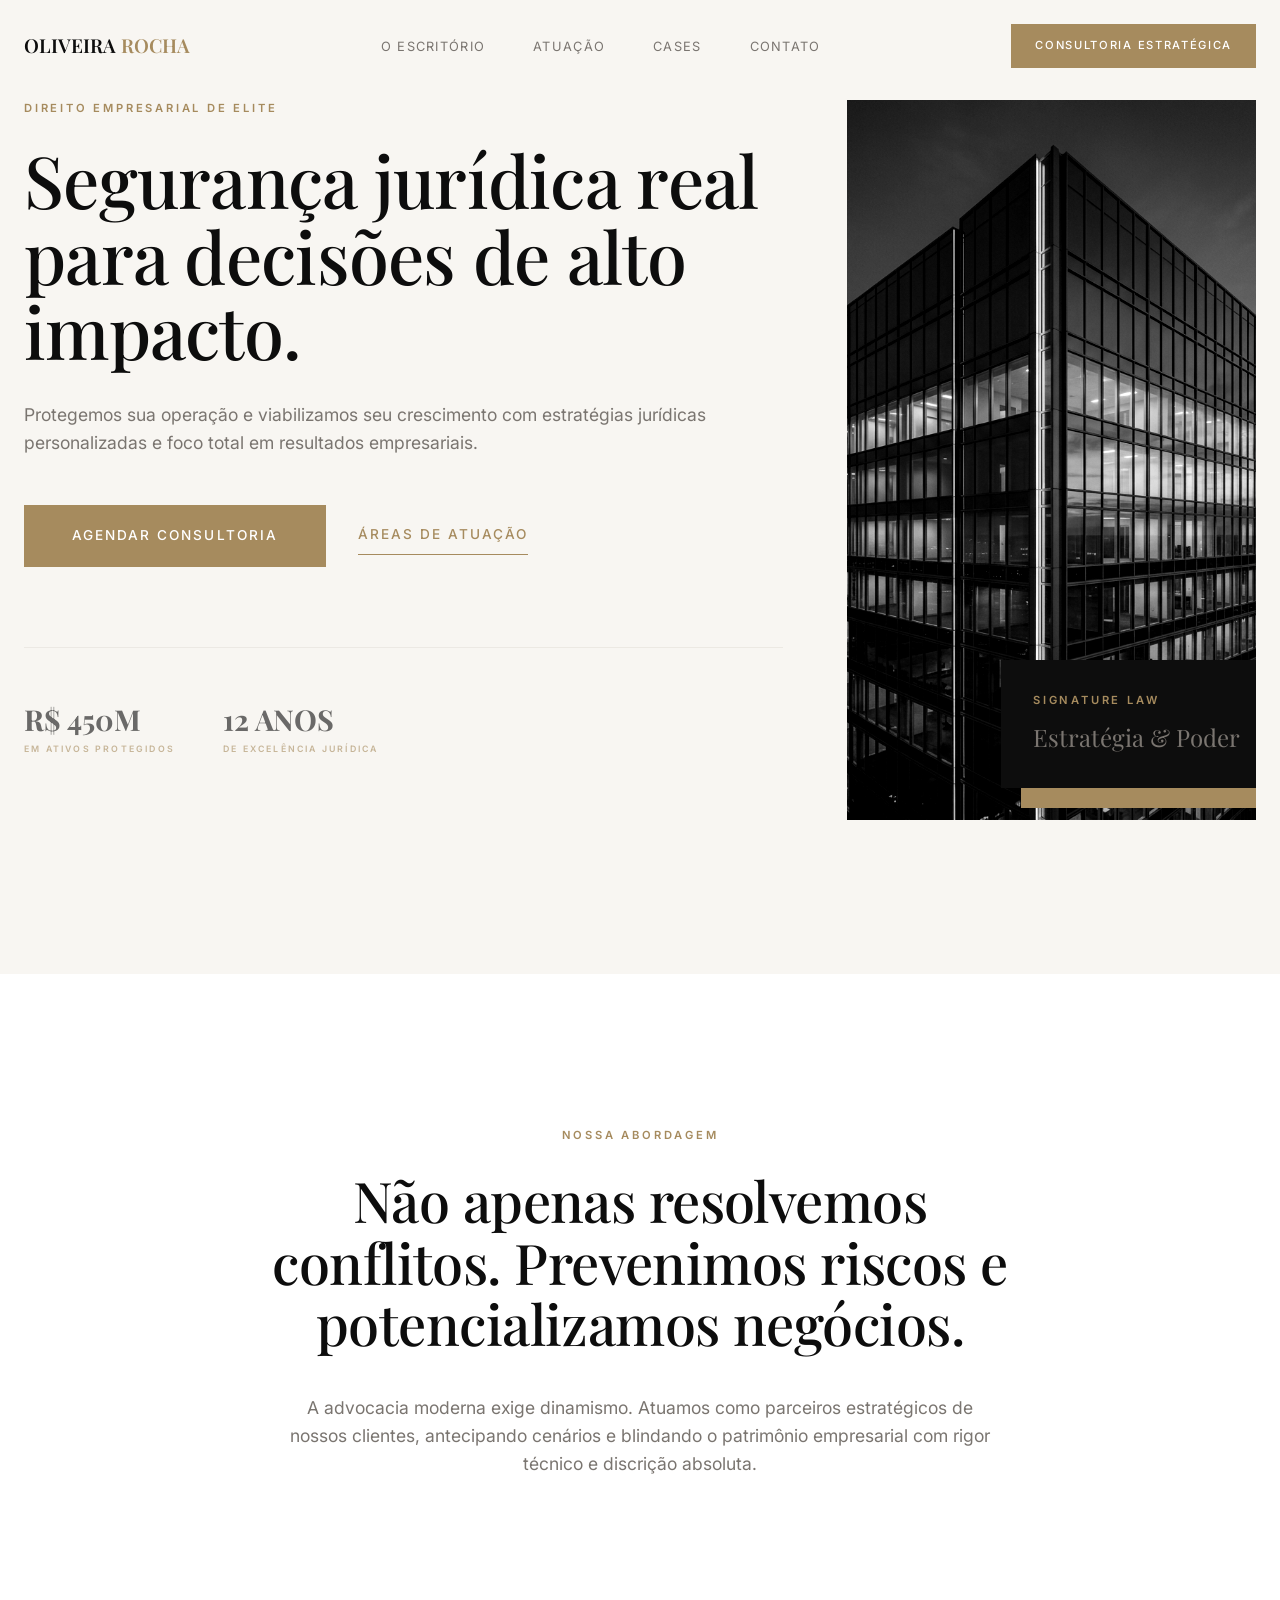
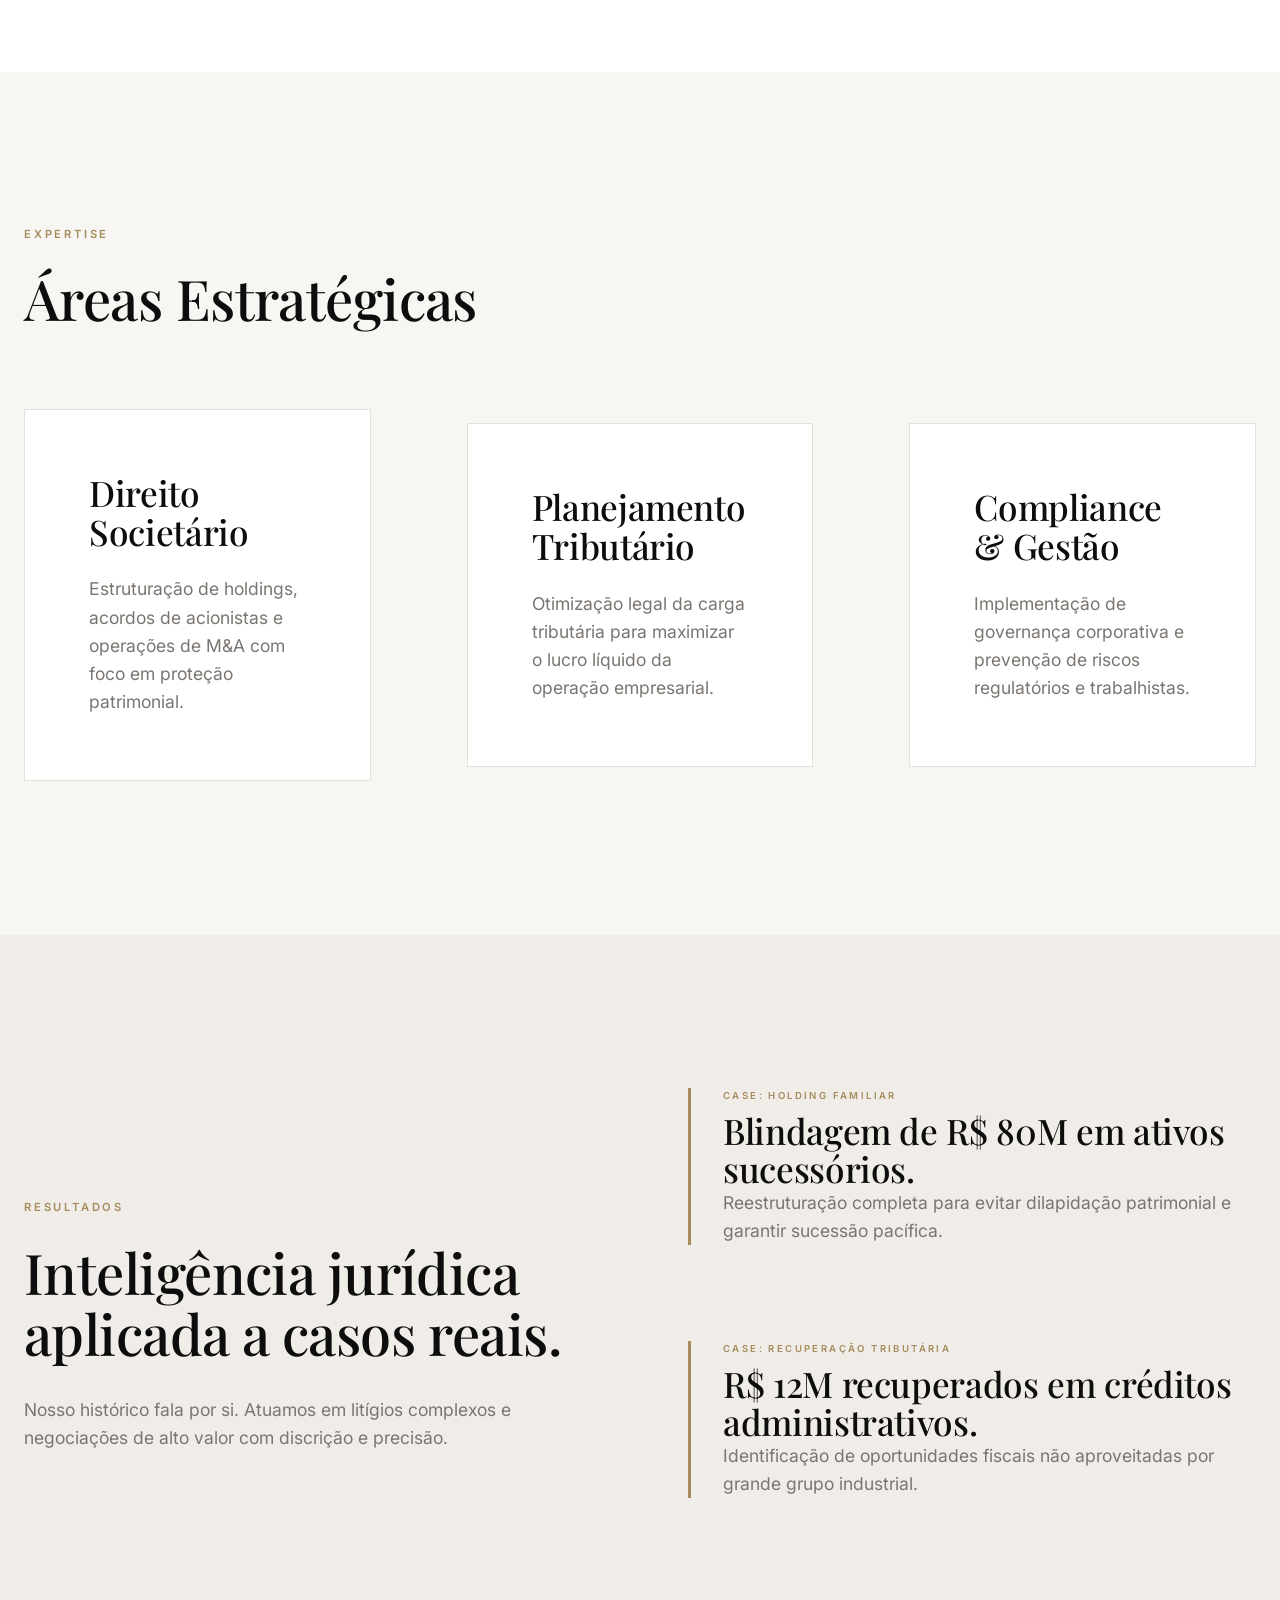
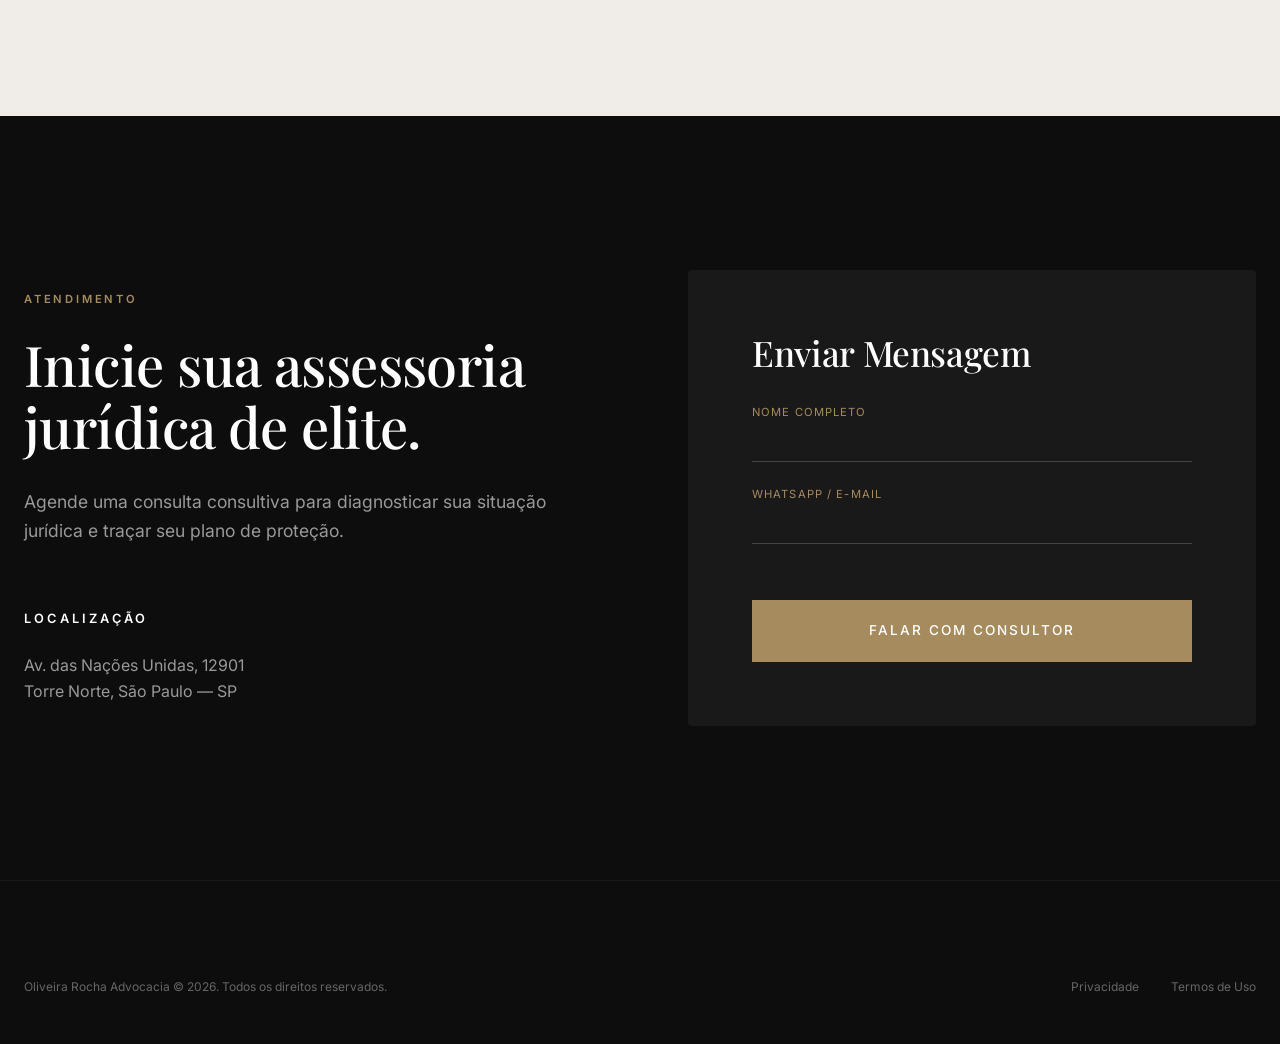
==== commit cf8256c7: "Upgrade: Refatoração Elite - HS Advocacia Case" ====
--- a/demos/advogado case/index.html
+++ b/demos/advogado case/index.html
@@ -1,1301 +1,196 @@
 <!DOCTYPE html>
 <html lang="pt-BR">
-
 <head>
     <meta charset="UTF-8">
     <meta name="viewport" content="width=device-width, initial-scale=1.0">
-    <title>Oliveira Rocha Advocacia — Direito Empresarial Estratégico</title>
-    <meta name="description"
-        content="Assessoria jurídica empresarial para quem quer crescer com segurança jurídica real. Agende sua consulta.">
+    <title>Oliveira Rocha Advocacia | Direito Empresarial Estratégico</title>
+    <meta name="description" content="Assessoria jurídica de elite para empresas e investidores. Segurança jurídica e estratégia para o seu crescimento.">
+    
     <link rel="preconnect" href="https://fonts.googleapis.com">
     <link rel="preconnect" href="https://fonts.gstatic.com" crossorigin>
-    <link
-        href="https://fonts.googleapis.com/css2?family=Inter:wght@300;400;500;600&family=Playfair+Display:wght@400;600;700&display=swap"
-        rel="stylesheet">
-    <style>
-        /* ============================================
-           RESET & BASE
-           ============================================ */
-        *,
-        *::before,
-        *::after {
-            margin: 0;
-            padding: 0;
-            box-sizing: border-box;
-        }
-
-        :root {
-            --preto: #0D0D0D;
-            --off-white: #F8F6F2; /* Tom creme mais sofisticado */
-            --dourado: #A68B5E; /* Bronze metálico mais refinado */
-            --dourado-hover: #8E754C;
-            --cinza-medio: #7A7570;
-            --cinza-claro: #E5E1DB;
-            --radius: 0px; /* Bordas retas para visual arquitetônico */
-            --espacamento-secao: 128px;
-            --espacamento-secao-mobile: 80px;
-            --largura-max: 1320px;
-            --largura-texto: 60ch;
-        }
-
-        html {
-            scroll-behavior: smooth;
-            font-size: 16px;
-        }
-
-        body {
-            font-family: 'Inter', sans-serif;
-            font-weight: 400;
-            color: var(--preto);
-            background-color: var(--off-white);
-            line-height: 1.6;
-            -webkit-font-smoothing: antialiased;
-            -moz-osx-font-smoothing: grayscale;
-        }
-
-        img {
-            max-width: 100%;
-            display: block;
-        }
-
-        a {
-            text-decoration: none;
-            color: inherit;
-        }
-
-        /* ============================================
-           TIPOGRAFIA
-           ============================================ */
-        h1,
-        h2,
-        h3 {
-            font-family: 'Playfair Display', serif;
-            line-height: 1.2;
-        }
-
-        h1 {
-            font-size: clamp(2.5rem, 5vw, 4.25rem);
-            font-weight: 600;
-            letter-spacing: -0.03em;
-            line-height: 1.05;
-        }
-
-        h2 {
-            font-size: clamp(1.875rem, 4vw, 2.75rem);
-            font-weight: 500;
-            letter-spacing: -0.01em;
-        }
-
-        h3 {
-            font-size: 1.5rem;
-            font-weight: 500;
-            letter-spacing: -0.01em;
-        }
-
-        p {
-            max-width: var(--largura-texto);
-        }
-
-        /* ============================================
-           COMPONENTES
-           ============================================ */
-        .cta-primario {
-            display: inline-block;
-            background-color: var(--dourado);
-            color: #FFFFFF;
-            font-family: 'Inter', sans-serif;
-            font-weight: 500;
-            font-size: 0.9rem;
-            padding: 20px 48px;
-            border: none;
-            border-radius: var(--radius);
-            cursor: pointer;
-            transition: all 0.4s cubic-bezier(0.19, 1, 0.22, 1);
-            text-align: center;
-            min-height: 60px;
-            line-height: 1;
-            letter-spacing: 0.05em;
-            text-transform: uppercase;
-        }
-
-        .cta-primario:hover {
-            background-color: var(--preto);
-            transform: translateY(-4px);
-            box-shadow: 0 10px 20px rgba(0, 0, 0, 0.1);
-        }
-
-        .cta-secundario {
-            display: inline-block;
-            font-family: 'Inter', sans-serif;
-            font-weight: 500;
-            font-size: 0.9rem;
-            color: var(--dourado);
-            padding: 8px 0;
-            border-bottom: 1px solid var(--dourado);
-            transition: opacity 0.3s ease;
-        }
-
-        .cta-secundario:hover {
-            opacity: 0.7;
-        }
-
-        .separador {
-            width: 40px;
-            height: 1px;
-            background-color: var(--dourado);
-            border: none;
-            margin: 24px 0;
-        }
-
-        .separador-longo {
-            width: 80px;
-        }
-
-        .secao-numero {
-            font-family: 'Inter', sans-serif;
-            font-weight: 500;
-            font-size: 0.7rem;
-            color: var(--dourado);
-            letter-spacing: 0.25em;
-            margin-bottom: 24px;
-            display: block;
-            text-transform: uppercase;
-        }
-
-        /* ============================================
-           LAYOUT
-           ============================================ */
-        .container {
-            max-width: var(--largura-max);
-            margin: 0 auto;
-            padding: 0 24px;
-        }
-
-        section {
-            padding: var(--espacamento-secao) 0;
-        }
-
-        /* ============================================
-           NAVEGAÇÃO
-           ============================================ */
-        .nav {
-            position: fixed;
-            top: 0;
-            left: 0;
-            right: 0;
-            z-index: 100;
-            background-color: rgba(248, 246, 242, 0.85);
-            backdrop-filter: blur(20px);
-            -webkit-backdrop-filter: blur(20px);
-            border-bottom: 1px solid rgba(166, 139, 94, 0.1);
-            padding: 24px 0;
-            transition: all 0.4s ease;
-        }
-
-        .nav-inner {
-            display: flex;
-            justify-content: space-between;
-            align-items: center;
-            max-width: var(--largura-max);
-            margin: 0 auto;
-            padding: 0 24px;
-        }
-
-        .nav-logo {
-            font-family: 'Playfair Display', serif;
-            font-size: 1.1rem;
-            font-weight: 600;
-            color: var(--preto);
-            letter-spacing: 0.05em;
-        }
-
-        .nav-logo span {
-            color: var(--dourado);
-        }
-
-        .nav-links {
-            display: flex;
-            gap: 32px;
-            list-style: none;
-        }
-
-        .nav-links a {
-            font-size: 0.875rem;
-            font-weight: 400;
-            color: var(--cinza-medio);
-            transition: color 0.3s ease;
-        }
-
-        .nav-links a:hover {
-            color: var(--preto);
-        }
-
-        .nav-cta {
-            background-color: var(--dourado);
-            color: var(--preto);
-            font-size: 0.875rem;
-            font-weight: 500;
-            padding: 10px 24px;
-            border-radius: var(--radius);
-            transition: background-color 0.3s ease;
-        }
-
-        .nav-cta:hover {
-            background-color: var(--dourado-hover);
-        }
-
-        /* ============================================
-           I — HERO
-           ============================================ */
-        .hero {
-            padding-top: 160px;
-            padding-bottom: var(--espacamento-secao);
-            min-height: 100vh;
-            display: flex;
-            align-items: center;
-        }
-
-        .hero-grid {
-            display: grid;
-            grid-template-columns: 1.2fr 0.8fr;
-            gap: 6.5rem;
-            align-items: center;
-            position: relative;
-        }
-
-        .hero-grid::before {
-            content: '';
-            position: absolute;
-            left: 0;
-            top: -40px;
-            width: 1px;
-            height: 100px;
-            background-color: var(--dourado);
-        }
-
-        .hero-conteudo {
-            padding-right: 40px;
-        }
-
-        .hero h1 {
-            margin-bottom: 24px;
-        }
-
-        .hero-sub {
-            font-size: 1.1rem;
-            color: var(--cinza-medio);
-            line-height: 1.7;
-            margin-bottom: 40px;
-            max-width: 480px;
-        }
-
-        .hero-cta-grupo {
-            display: flex;
-            gap: 24px;
-            align-items: center;
-            flex-wrap: wrap;
-        }
-
-        .hero-imagem {
-            position: relative;
-            height: 640px;
-            background-color: var(--cinza-claro);
-            overflow: hidden;
-            clip-path: polygon(0 0, 100% 0, 100% 100%, 0 100%);
-            transition: transform 1.2s cubic-bezier(0.16, 1, 0.3, 1);
-        }
-
-        .hero-imagem:hover {
-            transform: scale(0.98);
-        }
-
-        .hero-imagem img {
-            width: 100%;
-            height: 100%;
-            object-fit: cover;
-            object-position: center;
-            filter: grayscale(100%) contrast(1.1) brightness(0.9);
-            transition: transform 2s ease;
-        }
-
-        .hero-imagem:hover img {
-            transform: scale(1.1);
-        }
-
-        .hero-imagem::after {
-            content: '';
-            position: absolute;
-            inset: 0;
-            background: linear-gradient(to bottom, rgba(13, 13, 13, 0.2), transparent);
-            pointer-events: none;
-        }
-
-        .hero-badge {
-            position: absolute;
-            bottom: 40px;
-            right: -20px;
-            background-color: var(--preto);
-            color: var(--off-white);
-            padding: 24px;
-            font-family: 'Playfair Display', serif;
-            font-size: 0.9rem;
-            z-index: 10;
-            box-shadow: 20px 20px 0px rgba(166, 139, 94, 0.1);
-        }
-
-        /* ============================================
-           II — FAIXA DE AUTORIDADE
-           ============================================ */
-        .autoridade {
-            padding: 48px 0;
-            border-top: 1px solid var(--cinza-claro);
-            border-bottom: 1px solid var(--cinza-claro);
-        }
-
-        .autoridade-inner {
-            display: flex;
-            align-items: center;
-            justify-content: center;
-            gap: 48px;
-            flex-wrap: wrap;
-        }
-
-        .autoridade-label {
-            font-size: 0.75rem;
-            font-weight: 500;
-            color: var(--cinza-medio);
-            letter-spacing: 0.15em;
-            text-transform: uppercase;
-            white-space: nowrap;
-        }
-
-        .autoridade-logos {
-            display: flex;
-            gap: 48px;
-            align-items: center;
-            flex-wrap: wrap;
-            justify-content: center;
-        }
-
-        .autoridade-logo {
-            font-family: 'Inter', sans-serif;
-            font-size: 0.8rem;
-            font-weight: 600;
-            color: var(--cinza-medio);
-            letter-spacing: 0.05em;
-            opacity: 0.5;
-            transition: opacity 0.3s ease;
-            white-space: nowrap;
-        }
-
-        .autoridade-logo:hover {
-            opacity: 0.8;
-        }
-
-        /* ============================================
-           III — ÁREAS DE ATUAÇÃO
-           ============================================ */
-        .areas {
-            background-color: #FFFFFF;
-        }
-
-        .areas-grid {
-            display: grid;
-            grid-template-columns: 1fr 1fr;
-            gap: 32px;
-            margin-top: 48px;
-        }
-
-        .area-card {
-            padding: 48px;
-            border: 1px solid var(--cinza-claro);
-            background-color: #FFFFFF;
-            transition: all 0.4s cubic-bezier(0.165, 0.84, 0.44, 1);
-            position: relative;
-            display: flex;
-            flex-direction: column;
-            gap: 20px;
-        }
-
-        .area-card:hover {
-            border-color: var(--dourado);
-            box-shadow: 0 20px 40px rgba(0, 0, 0, 0.04);
-            transform: translateY(-8px);
-        }
-
-        .area-card h3 {
-            margin-bottom: 12px;
-            font-size: 1.5rem;
-        }
-
-        .area-card p {
-            font-size: 0.95rem;
-            color: var(--cinza-medio);
-            line-height: 1.6;
-            max-width: 90%;
-        }
-
-        /* ============================================
-           IV — ABORDAGEM
-           ============================================ */
-        .abordagem {
-            text-align: center;
-        }
-
-        .abordagem-conteudo {
-            max-width: 640px;
-            margin: 0 auto;
-        }
-
-        .abordagem h2 {
-            margin-bottom: 24px;
-        }
-
-        .abordagem p {
-            font-size: 1.05rem;
-            color: var(--cinza-medio);
-            margin: 0 auto 32px;
-            text-align: center;
-            max-width: 560px;
-        }
-
-        .abordagem .separador {
-            margin: 0 auto;
-        }
-
-        /* ============================================
-           V — CASES
-           ============================================ */
-        .cases {
-            background-color: #FFFFFF;
-        }
-
-        .cases-grid {
-            display: grid;
-            grid-template-columns: 1fr 1fr;
-            gap: 32px;
-            margin-top: 48px;
-        }
-
-        .case-card {
-            padding: 56px;
-            background-color: #FFFFFF;
-            position: relative;
-            border-left: 4px solid var(--dourado);
-            transition: transform 0.3s ease;
-        }
-
-        .case-card:hover {
-            transform: scale(1.02);
-            z-index: 2;
-        }
-
-        .case-card-label {
-            font-size: 0.75rem;
-            font-weight: 500;
-            color: var(--dourado);
-            letter-spacing: 0.1em;
-            text-transform: uppercase;
-            margin-bottom: 16px;
-            display: block;
-        }
-
-        .case-card h3 {
-            font-size: 1.35rem;
-            margin-bottom: 16px;
-            line-height: 1.3;
-        }
-
-        .case-card p {
-            font-size: 0.95rem;
-            color: var(--cinza-medio);
-            line-height: 1.6;
-        }
-
-        .case-card-resultado {
-            margin-top: 24px;
-            padding-top: 20px;
-            border-top: 1px solid var(--cinza-claro);
-            font-family: 'Playfair Display', serif;
-            font-size: 1.1rem;
-            font-weight: 600;
-            color: var(--preto);
-        }
-
-        /* ============================================
-           VI — DEPOIMENTO
-           ============================================ */
-        .depoimento {
-            background-color: var(--off-white);
-        }
-
-        .depoimento-conteudo {
-            max-width: 720px;
-            margin: 0 auto;
-            text-align: center;
-        }
-
-        .depoimento-aspas {
-            font-family: 'Playfair Display', serif;
-            font-size: 4rem;
-            color: var(--dourado);
-            line-height: 1;
-            margin-bottom: 16px;
-            opacity: 0.6;
-        }
-
-        .depoimento blockquote {
-            font-size: 1.15rem;
-            font-style: italic;
-            line-height: 1.8;
-            color: var(--preto);
-            margin-bottom: 32px;
-            max-width: 600px;
-            margin-left: auto;
-            margin-right: auto;
-        }
-
-        .depoimento-autor {
-            font-size: 0.9rem;
-            font-weight: 500;
-            color: var(--preto);
-        }
-
-        .depoimento-autor span {
-            display: block;
-            font-weight: 400;
-            color: var(--cinza-medio);
-            font-size: 0.85rem;
-            margin-top: 4px;
-        }
-
-        /* ============================================
-           VII — CTA INTERMEDIÁRIO
-           ============================================ */
-        .cta-intermediario {
-            background-color: var(--preto);
-            color: var(--off-white);
-            text-align: center;
-            padding: 80px 0;
-        }
-
-        .cta-intermediario h2 {
-            color: var(--off-white);
-            margin-bottom: 16px;
-            font-size: 2rem;
-        }
-
-        .cta-intermediario p {
-            color: var(--cinza-medio);
-            margin: 0 auto 32px;
-            text-align: center;
-            max-width: 480px;
-        }
-
-        .cta-intermediario .cta-primario {
-            background-color: var(--dourado);
-            color: var(--preto);
-        }
-
-        /* ============================================
-           VIII — FORMULÁRIO
-           ============================================ */
-        .formulario {
-            background-color: #FFFFFF;
-        }
-
-        .formulario-grid {
-            display: grid;
-            grid-template-columns: 1fr 1fr;
-            gap: 80px;
-            align-items: start;
-        }
-
-        .formulario-info h2 {
-            margin-bottom: 24px;
-        }
-
-        .formulario-info p {
-            color: var(--cinza-medio);
-            margin-bottom: 32px;
-        }
-
-        .formulario-info-lista {
-            list-style: none;
-            display: flex;
-            flex-direction: column;
-            gap: 16px;
-        }
-
-        .formulario-info-lista li {
-            font-size: 0.95rem;
-            color: var(--cinza-medio);
-            padding-left: 20px;
-            position: relative;
-        }
-
-        .formulario-info-lista li::before {
-            content: '';
-            position: absolute;
-            left: 0;
-            top: 8px;
-            width: 6px;
-            height: 1px;
-            background-color: var(--dourado);
-        }
-
-        .formulario-form {
-            display: flex;
-            flex-direction: column;
-            gap: 20px;
-        }
-
-        .form-grupo {
-            display: flex;
-            flex-direction: column;
-            gap: 8px;
-        }
-
-        .form-grupo label {
-            font-size: 0.8rem;
-            font-weight: 500;
-            color: var(--preto);
-            letter-spacing: 0.05em;
-        }
-
-        .form-grupo input,
-        .form-grupo textarea,
-        .form-grupo select {
-            font-family: 'Inter', sans-serif;
-            font-size: 1rem;
-            padding: 16px;
-            border: 1px solid var(--cinza-claro);
-            border-radius: var(--radius);
-            background-color: transparent;
-            color: var(--preto);
-            transition: all 0.3s ease;
-            min-height: 52px;
-        }
-
-        .form-grupo input:focus,
-        .form-grupo textarea:focus,
-        .form-grupo select:focus {
-            outline: none;
-            border-color: var(--dourado);
-        }
-
-        .form-grupo textarea {
-            resize: vertical;
-            min-height: 120px;
-        }
-
-        .formulario-form .cta-primario {
-            width: 100%;
-            margin-top: 8px;
-        }
-
-        /* ============================================
-           IX — RODAPÉ
-           ============================================ */
-        .footer {
-            background-color: var(--preto);
-            color: var(--cinza-medio);
-            padding: 64px 0 40px;
-        }
-
-        .footer-grid {
-            display: grid;
-            grid-template-columns: 2fr 1fr 1fr;
-            gap: 48px;
-            margin-bottom: 48px;
-        }
-
-        .footer-brand {
-            font-family: 'Playfair Display', serif;
-            font-size: 1.2rem;
-            font-weight: 600;
-            color: var(--off-white);
-            margin-bottom: 16px;
-        }
-
-        .footer-brand span {
-            color: var(--dourado);
-        }
-
-        .footer-text {
-            font-size: 0.85rem;
-            line-height: 1.7;
-            max-width: 320px;
-        }
-
-        .footer h4 {
-            font-family: 'Inter', sans-serif;
-            font-size: 0.75rem;
-            font-weight: 600;
-            color: var(--off-white);
-            letter-spacing: 0.15em;
-            text-transform: uppercase;
-            margin-bottom: 20px;
-        }
-
-        .footer-links {
-            list-style: none;
-            display: flex;
-            flex-direction: column;
-            gap: 12px;
-        }
-
-        .footer-links a {
-            font-size: 0.85rem;
-            color: var(--cinza-medio);
-            transition: color 0.3s ease;
-        }
-
-        .footer-links a:hover {
-            color: var(--dourado);
-        }
-
-        .footer-bottom {
-            padding-top: 32px;
-            border-top: 1px solid rgba(255, 255, 255, 0.08);
-            display: flex;
-            justify-content: space-between;
-            align-items: center;
-            flex-wrap: wrap;
-            gap: 16px;
-        }
-
-        .footer-bottom p {
-            font-size: 0.75rem;
-            color: rgba(138, 133, 128, 0.6);
-        }
-
-        .footer-whatsapp {
-            display: inline-flex;
-            align-items: center;
-            gap: 8px;
-            font-size: 0.85rem;
-            color: var(--dourado);
-            font-weight: 500;
-        }
-
-        .footer-whatsapp:hover {
-            opacity: 0.8;
-        }
-
-        /* ============================================
-           MOBILE — BASE (max-width: 768px)
-           ============================================ */
-        @media (max-width: 768px) {
-            :root {
-                --espacamento-secao: var(--espacamento-secao-mobile);
-            }
-
-            h1 {
-                font-size: clamp(2rem, 8vw, 2.75rem);
-                line-height: 1.1;
-            }
-
-            h2 {
-                font-size: 1.85rem;
-            }
-
-            h3 {
-                font-size: 1.35rem;
-            }
-
-            /* NAV */
-            .nav {
-                padding: 12px 0;
-            }
-
-            .nav-links {
-                display: none;
-            }
-
-            .nav-cta {
-                padding: 8px 16px;
-                font-size: 0.8rem;
-            }
-
-            /* HERO */
-            .hero {
-                padding-top: 120px;
-                padding-bottom: var(--espacamento-secao-mobile);
-                min-height: auto;
-            }
-
-            .hero-grid {
-                grid-template-columns: 1fr;
-                gap: 40px;
-            }
-
-            .hero-grid::before {
-                display: none;
-            }
-
-            .hero-conteudo {
-                padding-right: 0;
-            }
-
-            .hero h1 {
-                font-size: 2rem;
-                line-height: 1.15;
-            }
-
-            .hero-sub {
-                font-size: 1rem;
-            }
-
-            .hero-cta-grupo {
-                flex-direction: column;
-                align-items: stretch;
-                gap: 16px;
-            }
-
-            .cta-primario {
-                width: 100%;
-                text-align: center;
-            }
-
-            .hero-imagem {
-                height: 320px;
-                order: 1;
-                clip-path: none;
-            }
-
-            .hero-badge {
-                padding: 12px 16px;
-                font-size: 0.75rem;
-                bottom: 20px;
-                right: 0;
-            }
-
-            /* AUTORIDADE */
-            .autoridade-logos {
-                gap: 24px;
-                flex-direction: column;
-                align-items: center;
-            }
-
-            .autoridade-inner {
-                flex-direction: column;
-                gap: 24px;
-            }
-
-            /* ÁREAS */
-            .areas-grid {
-                grid-template-columns: 1fr;
-                gap: 20px;
-            }
-
-            .area-card {
-                padding: 24px;
-            }
-
-            .area-card p {
-                max-width: 100%;
-            }
-
-            /* CASES */
-            .cases-grid {
-                grid-template-columns: 1fr;
-                gap: 20px;
-            }
-
-            .case-card {
-                padding: 28px;
-            }
-
-            /* FORMULÁRIO */
-            .formulario-grid {
-                grid-template-columns: 1fr;
-                gap: 40px;
-            }
-
-            /* FOOTER */
-            .footer-grid {
-                grid-template-columns: 1fr;
-                gap: 32px;
-            }
-
-            .footer-bottom {
-                flex-direction: column;
-                align-items: flex-start;
-            }
-        }
-
-        /* ============================================
-           TABLET (769px — 1024px)
-           ============================================ */
-        @media (min-width: 769px) and (max-width: 1024px) {
-            h1 {
-                font-size: 2.75rem;
-            }
-
-            .hero-grid {
-                gap: 48px;
-            }
-
-            .hero-imagem {
-                height: 400px;
-            }
-
-            .areas-grid {
-                gap: 24px;
-            }
-
-            .cases-grid {
-                gap: 24px;
-            }
-
-            .formulario-grid {
-                gap: 48px;
-            }
-        }
-
-        /* ============================================
-           ANIMAÇÕES SUTIS
-           ============================================ */
-        @media (prefers-reduced-motion: no-preference) {
-            .fade-in {
-                opacity: 0;
-                transform: translateY(40px);
-                transition: opacity 1s cubic-bezier(0.215, 0.61, 0.355, 1), transform 1s cubic-bezier(0.215, 0.61, 0.355, 1);
-            }
-
-            .fade-in.visible {
-                opacity: 1;
-                transform: translateY(0);
-            }
-        }
-
-        /* ============================================
-           ACESSIBILIDADE
-           ============================================ */
-        :focus-visible {
-            outline: 2px solid var(--dourado);
-            outline-offset: 2px;
-        }
-
-        @media (prefers-reduced-motion: reduce) {
-
-            *,
-            *::before,
-            *::after {
-                animation-duration: 0.01ms !important;
-                transition-duration: 0.01ms !important;
-            }
-        }
-    </style>
+    
+    <link rel="stylesheet" href="index.css">
 </head>
-
 <body>
 
-    <!-- ============================================
-         NAVEGAÇÃO
-         ============================================ -->
-    <nav class="nav" role="navigation" aria-label="Navegação principal">
-        <div class="nav-inner">
-            <a href="#" class="nav-logo">Oliveira<span>Rocha</span></a>
-            <ul class="nav-links">
-                <li><a href="#areas">Áreas</a></li>
-                <li><a href="#cases">Resultados</a></li>
-                <li><a href="#formulario">Contato</a></li>
-            </ul>
-            <a href="#formulario" class="nav-cta">Agende sua consulta</a>
+    <header>
+        <div class="container nav-wrapper">
+            <a href="#" class="logo">OLIVEIRA <span>ROCHA</span></a>
+            <nav>
+                <ul>
+                    <li><a href="#sobre">O Escritório</a></li>
+                    <li><a href="#areas">Atuação</a></li>
+                    <li><a href="#cases">Cases</a></li>
+                    <li><a href="#contato">Contato</a></li>
+                </ul>
+            </nav>
+            <a href="https://wa.me/556282420983" class="btn btn-primary" style="padding: 0.8rem 1.5rem; font-size: 0.7rem;">Consultoria Estratégica</a>
         </div>
-    </nav>
+    </header>
 
-    <!-- ============================================
-         I — HERO
-         ============================================ -->
-    <section class="hero" id="inicio">
-        <div class="container">
-            <div class="hero-grid">
-                <div class="hero-conteudo">
-                    <span class="secao-numero">ESTRATÉGIA JURÍDICA // 01</span>
-                    <h1>O direito que estrutura o seu negócio — antes que o risco apareça.</h1>
-                    <hr class="separador separador-longo">
-                    <p class="hero-sub">Consultoria jurídica empresarial de alto padrão para quem busca crescimento
-                        exponencial com segurança real. Blindagem societária, contratos estratégicos e compliance sob medida.</p>
-                    <div class="hero-cta-grupo">
-                        <a href="#formulario" class="cta-primario">Agende sua consulta</a>
-                        <a href="#areas" class="cta-secundario">Conheça as áreas de atuação</a>
+    <main>
+        <!-- Hero Section -->
+        <section class="section hero">
+            <div class="container hero-grid">
+                <div class="hero-content" data-reveal>
+                    <span class="tag">Direito Empresarial de Elite</span>
+                    <h1>Segurança jurídica real para decisões de alto impacto.</h1>
+                    <p style="margin-top: 2rem;">Protegemos sua operação e viabilizamos seu crescimento com estratégias jurídicas personalizadas e foco total em resultados empresariais.</p>
+                    
+                    <div style="display: flex; gap: 2rem; align-items: center; margin-top: 3rem; flex-wrap: wrap;">
+                        <a href="#contato" class="btn btn-primary">Agendar Consultoria</a>
+                        <a href="#areas" class="btn btn-outline">Áreas de Atuação</a>
+                    </div>
+
+                    <div style="margin-top: 5rem; padding-top: 3rem; border-top: 1px solid var(--border); display: flex; gap: 3rem; opacity: 0.6;">
+                        <div>
+                            <strong style="display: block; font-size: 1.8rem; font-family: var(--font-display);">R$ 450M</strong>
+                            <span class="tag" style="font-size: 0.55rem; margin: 0;">Em ativos protegidos</span>
+                        </div>
+                        <div>
+                            <strong style="display: block; font-size: 1.8rem; font-family: var(--font-display);">12 ANOS</strong>
+                            <span class="tag" style="font-size: 0.55rem; margin: 0;">De excelência jurídica</span>
+                        </div>
                     </div>
                 </div>
-                <div class="hero-imagem" role="img" aria-label="Arquitetura corporativa moderna do escritório">
-                    <img src="assets/hero.png" alt="Arquitetura executiva moderna Oliveira Rocha" loading="eager">
+
+                <div class="hero-image-container" data-reveal style="transition-delay: 0.2s;">
+                    <img src="assets/hero.png" alt="Escritório Jurídico de Luxo" loading="eager" decoding="async">
                     <div class="hero-badge">
-                        Especialistas em<br><strong>Direito Empresarial</strong>
+                        <span class="tag" style="color: var(--accent); margin-bottom: 0.5rem;">Signature Law</span>
+                        <p style="font-size: 1.5rem;">Estratégia & Poder</p>
                     </div>
                 </div>
             </div>
-        </div>
-    </section>
+        </section>
 
-    <!-- ============================================
-         II — FAIXA DE AUTORIDADE
-         ============================================ -->
-    <section class="autoridade" aria-label="Clientes e reconhecimentos">
-        <div class="container">
-            <div class="autoridade-inner">
-                <span class="autoridade-label">Empresas que confiam no nosso trabalho</span>
-                <div class="autoridade-logos">
-                    <span class="autoridade-logo">Vertex Tecnologia</span>
-                    <span class="autoridade-logo">Grupo Meridian</span>
-                    <span class="autoridade-logo">Nexus Health</span>
-                    <span class="autoridade-logo">Atlas Logística</span>
-                    <span class="autoridade-logo">Ponte Capital</span>
+        <!-- Manifesto / Sobre -->
+        <section id="sobre" class="section" style="background-color: white;">
+            <div class="container" style="text-align: center; max-width: 800px;">
+                <span class="tag" data-reveal>Nossa Abordagem</span>
+                <h2 data-reveal>Não apenas resolvemos conflitos. Prevenimos riscos e potencializamos negócios.</h2>
+                <p style="margin: 2.5rem auto;" data-reveal>A advocacia moderna exige dinamismo. Atuamos como parceiros estratégicos de nossos clientes, antecipando cenários e blindando o patrimônio empresarial com rigor técnico e discrição absoluta.</p>
+            </div>
+        </section>
+
+        <!-- Áreas de Atuação -->
+        <section id="areas" class="section">
+            <div class="container">
+                <div style="margin-bottom: 5rem;" data-reveal>
+                    <span class="tag">Expertise</span>
+                    <h2>Áreas Estratégicas</h2>
+                </div>
+
+                <div class="grid-editorial" style="grid-template-columns: repeat(auto-fit, minmax(300px, 1fr));">
+                    <article class="area-card" data-reveal>
+                        <h3>Direito Societário</h3>
+                        <p style="margin-top: 1.5rem;">Estruturação de holdings, acordos de acionistas e operações de M&A com foco em proteção patrimonial.</p>
+                    </article>
+                    <article class="area-card" data-reveal style="transition-delay: 0.1s;">
+                        <h3>Planejamento Tributário</h3>
+                        <p style="margin-top: 1.5rem;">Otimização legal da carga tributária para maximizar o lucro líquido da operação empresarial.</p>
+                    </article>
+                    <article class="area-card" data-reveal style="transition-delay: 0.2s;">
+                        <h3>Compliance & Gestão</h3>
+                        <p style="margin-top: 1.5rem;">Implementação de governança corporativa e prevenção de riscos regulatórios e trabalhistas.</p>
+                    </article>
                 </div>
             </div>
-        </div>
-    </section>
+        </section>
 
-    <!-- ============================================
-         III — ÁREAS DE ATUAÇÃO
-         ============================================ -->
-    <section class="areas" id="areas">
-        <div class="container">
-            <span class="secao-numero">DOMÍNIOS DE ATUAÇÃO // 02</span>
-            <h2>Expertise em Direito Empresarial</h2>
-            <hr class="separador">
-            <div class="areas-grid">
-                <article class="area-card fade-in">
-                    <h3>Societário</h3>
-                    <p>Constituição, reestruturação e governança de sociedades. Blindamos a estrutura que sustenta o seu
-                        negócio.</p>
-                </article>
-                <article class="area-card fade-in">
-                    <h3>Contratos</h3>
-                    <p>Contratos comerciais, de prestação de serviço e acordos de sócios. Cada cláusula com propósito,
-                        nenhuma surpresa.</p>
-                </article>
-                <article class="area-card fade-in">
-                    <h3>Compliance empresarial</h3>
-                    <p>Programas de conformidade, políticas internas e prevenção de riscos jurídicos. Operar dentro da
-                        lei é vantagem competitiva.</p>
-                </article>
-                <article class="area-card fade-in">
-                    <h3>Contencioso empresarial</h3>
-                    <p>Disputas societárias, execuções e litígios que afetam a operação. Sempre com estratégia, nunca
-                        com improviso.</p>
-                </article>
-            </div>
-        </div>
-    </section>
-
-    <!-- ============================================
-         IV — ABORDAGEM
-         ============================================ -->
-    <section class="abordagem" id="abordagem">
-        <div class="container">
-            <div class="abordagem-conteudo fade-in">
-                <span class="secao-numero">METODOLOGIA // 03</span>
-                <h2>Pensamos antes. Agimos depois.</h2>
-                <hr class="separador" style="margin: 24px auto;">
-                <p>Não reagimos a problemas — os antecipamos. Cada assessoria começa com um diagnóstico profundo da
-                    estrutura jurídica do seu negócio para que decisões sejam tomadas com clareza, não sob pressão.</p>
-            </div>
-        </div>
-    </section>
-
-    <!-- ============================================
-         V — CASES
-         ============================================ -->
-    <section class="cases" id="cases">
-        <div class="container">
-            <span class="secao-numero">RECONHECIMENTO // 04</span>
-            <h2>Resultados e Impacto Estratégico</h2>
-            <hr class="separador">
-            <div class="cases-grid">
-                <article class="case-card fade-in">
-                    <span class="case-card-label">Societário</span>
-                    <h3>Reestruturação societária em empresa de tecnologia com 4 sócios</h3>
-                    <p>Acordo de acionistas, política de governança e resolução de deadlock em sociedade de R$ 12M/ano.
-                    </p>
-                    <div class="case-card-resultado">+ R$ 2M em passivo evitado</div>
-                </article>
-                <article class="case-card fade-in">
-                    <span class="case-card-label">Contratos</span>
-                    <h3>Blindagem contratual para rede de franquias em expansão nacional</h3>
-                    <p>Revisão completa de 47 contratos de franquia com padronização e proteção da marca.</p>
-                    <div class="case-card-resultado">100% de conformidade em 90 dias</div>
-                </article>
-            </div>
-        </div>
-    </section>
-
-    <!-- ============================================
-         VI — DEPOIMENTO
-         ============================================ -->
-    <section class="depoimento" id="depoimento">
-        <div class="container">
-            <div class="depoimento-conteudo fade-in">
-                <div class="depoimento-aspas">"</div>
-                <blockquote>
-                    Contratamos o Oliveira Rocha quando já estávamos em uma disputa societária que paralisava nossas
-                    operações. Em 60 dias, eles estruturaram um acordo que não apenas resolveu o conflito — como criou
-                    governança para evitar que se repetisse. Não foi apenas jurídico, foi estratégico.
-                </blockquote>
-                <div class="depoimento-autor">
-                    Ricardo Mendes
-                    <span>Sócio-fundador, Vertex Tecnologia</span>
+        <!-- Cases / Resultados -->
+        <section id="cases" class="section" style="background-color: #f0ede8;">
+            <div class="container grid-editorial">
+                <div data-reveal>
+                    <span class="tag">Resultados</span>
+                    <h2>Inteligência jurídica aplicada a casos reais.</h2>
+                    <p style="margin-top: 2rem;">Nosso histórico fala por si. Atuamos em litígios complexos e negociações de alto valor com discrição e precisão.</p>
+                </div>
+                
+                <div style="display: flex; flex-direction: column; gap: 2rem;">
+                    <div class="case-card" data-reveal>
+                        <span class="tag" style="font-size: 0.6rem; margin-bottom: 0.5rem;">Case: Holding Familiar</span>
+                        <h3>Blindagem de R$ 80M em ativos sucessórios.</h3>
+                        <p>Reestruturação completa para evitar dilapidação patrimonial e garantir sucessão pacífica.</p>
+                    </div>
+                    <div class="case-card" data-reveal style="transition-delay: 0.2s;">
+                        <span class="tag" style="font-size: 0.6rem; margin-bottom: 0.5rem;">Case: Recuperação Tributária</span>
+                        <h3>R$ 12M recuperados em créditos administrativos.</h3>
+                        <p>Identificação de oportunidades fiscais não aproveitadas por grande grupo industrial.</p>
+                    </div>
                 </div>
             </div>
-        </div>
-    </section>
+        </section>
 
-    <!-- ============================================
-         VII — CTA INTERMEDIÁRIO
-         ============================================ -->
-    <section class="cta-intermediario" aria-label="Chamada para ação">
-        <div class="container">
-            <h2>Seu negócio merece segurança jurídica de verdade.</h2>
-            <p>Agende uma consulta inicial e entenda como podemos estruturar a base jurídica da sua empresa.</p>
-            <a href="#formulario" class="cta-primario">Fale com um especialista</a>
-        </div>
-    </section>
+        <!-- Contato -->
+        <section id="contato" class="section" style="background-color: var(--primary); color: white;">
+            <div class="container grid-editorial">
+                <div data-reveal>
+                    <span class="tag" style="color: var(--accent);">Atendimento</span>
+                    <h2 style="color: white;">Inicie sua assessoria jurídica de elite.</h2>
+                    <p style="margin-top: 2rem; color: #999;">Agende uma consulta consultiva para diagnosticar sua situação jurídica e traçar seu plano de proteção.</p>
+                    
+                    <div style="margin-top: 4rem;">
+                        <p style="color: white; font-size: 0.8rem;" class="tag">Localização</p>
+                        <p style="color: #999; font-size: 1rem;">Av. das Nações Unidas, 12901<br>Torre Norte, São Paulo — SP</p>
+                    </div>
+                </div>
 
-    <!-- ============================================
-         VIII — FORMULÁRIO
-         ============================================ -->
-    <section class="formulario" id="formulario">
-        <div class="container">
-            <div class="formulario-grid">
-                <div class="formulario-info">
-                    <span class="secao-numero">CONTATO // 05</span>
-                    <h2>Dê o próximo passo</h2>
-                    <hr class="separador">
-                    <p>Preencha o formulário ao lado e retornamos em até 24 horas úteis para agendar uma conversa
-                        inicial sobre o seu caso.</p>
-                    <ul class="formulario-info-lista">
-                        <li>Resposta em até 24h úteis</li>
-                        <li>Conversa inicial sem compromisso</li>
-                        <li>Diagnóstico preliminar incluso</li>
-                        <li>Sigilo absoluto garantido</li>
-                    </ul>
-                </div>
-                <form class="formulario-form" action="#" method="POST" aria-label="Formulário de consulta">
-                    <div class="form-grupo">
-                        <label for="nome">Nome completo</label>
-                        <input type="text" id="nome" name="nome" required placeholder="Seu nome">
+                <div data-reveal style="background: rgba(255,255,255,0.05); padding: 4rem; border-radius: 4px;">
+                    <h3 style="color: white; margin-bottom: 2rem;">Enviar Mensagem</h3>
+                    <div style="display: flex; flex-direction: column; gap: 1.5rem;">
+                        <div style="display: flex; flex-direction: column; gap: 0.5rem;">
+                            <label style="font-size: 0.7rem; text-transform: uppercase; letter-spacing: 0.1em; color: var(--accent);">Nome Completo</label>
+                            <input type="text" style="background: transparent; border: none; border-bottom: 1px solid #444; color: white; padding: 0.5rem 0; outline: none;">
+                        </div>
+                        <div style="display: flex; flex-direction: column; gap: 0.5rem;">
+                            <label style="font-size: 0.7rem; text-transform: uppercase; letter-spacing: 0.1em; color: var(--accent);">WhatsApp / E-mail</label>
+                            <input type="text" style="background: transparent; border: none; border-bottom: 1px solid #444; color: white; padding: 0.5rem 0; outline: none;">
+                        </div>
+                        <a href="https://wa.me/556282420983" class="btn btn-primary" style="margin-top: 2rem;">Falar com Consultor</a>
                     </div>
-                    <div class="form-grupo">
-                        <label for="email">E-mail corporativo</label>
-                        <input type="email" id="email" name="email" required placeholder="seu@empresa.com">
-                    </div>
-                    <div class="form-grupo">
-                        <label for="telefone">Telefone</label>
-                        <input type="tel" id="telefone" name="telefone" required placeholder="(00) 00000-0000">
-                    </div>
-                    <div class="form-grupo">
-                        <label for="assunto">Assunto principal</label>
-                        <select id="assunto" name="assunto" required>
-                            <option value="" disabled selected>Selecione uma opção</option>
-                            <option value="societario">Direito Societário</option>
-                            <option value="contratos">Contratos</option>
-                            <option value="compliance">Compliance Empresarial</option>
-                            <option value="contencioso">Contencioso Empresarial</option>
-                            <option value="outro">Outro assunto</option>
-                        </select>
-                    </div>
-                    <div class="form-grupo">
-                        <label for="mensagem">Descreva brevemente sua demanda</label>
-                        <textarea id="mensagem" name="mensagem"
-                            placeholder="Conte-nos sobre sua situação em poucas linhas..." rows="4"></textarea>
-                    </div>
-                    <button type="submit" class="cta-primario">Solicitar consulta</button>
-                </form>
-            </div>
-        </div>
-    </section>
-
-    <!-- ============================================
-         IX — RODAPÉ
-         ============================================ -->
-    <footer class="footer" role="contentinfo">
-        <div class="container">
-            <div class="footer-grid">
-                <div>
-                    <div class="footer-brand">Oliveira<span>Rocha</span></div>
-                    <p class="footer-text">Direito empresarial estratégico para empresas que querem crescer com
-                        segurança jurídica. OAB/SP 00.000.</p>
-                </div>
-                <div>
-                    <h4>Navegação</h4>
-                    <ul class="footer-links">
-                        <li><a href="#inicio">Início</a></li>
-                        <li><a href="#areas">Áreas de atuação</a></li>
-                        <li><a href="#cases">Resultados</a></li>
-                        <li><a href="#formulario">Contato</a></li>
-                    </ul>
-                </div>
-                <div>
-                    <h4>Contato</h4>
-                    <ul class="footer-links">
-                        <li><a href="tel:+5511999999999">(11) 99999-9999</a></li>
-                        <li><a href="mailto:contato@oliveirarocha.adv.br">contato@oliveirarocha.adv.br</a></li>
-                        <li>Av. Paulista, 0000 — SP</li>
-                    </ul>
                 </div>
             </div>
-            <div class="footer-bottom">
-                <p>&copy; 2026 Oliveira Rocha Advocacia. Todos os direitos reservados.</p>
-                <a href="https://wa.me/5511999999999" class="footer-whatsapp" target="_blank" rel="noopener">
-                    WhatsApp direto →
-                </a>
+        </section>
+    </main>
+
+    <footer style="border-top: 1px solid rgba(255,255,255,0.05);">
+        <div class="container">
+            <div style="display: flex; justify-content: space-between; align-items: center; flex-wrap: wrap; gap: 2rem;">
+                <p style="font-size: 0.75rem; color: #666;">Oliveira Rocha Advocacia © 2026. Todos os direitos reservados.</p>
+                <div style="display: flex; gap: 2rem;">
+                    <a href="#" style="color: #666; font-size: 0.75rem; text-decoration: none;">Privacidade</a>
+                    <a href="#" style="color: #666; font-size: 0.75rem; text-decoration: none;">Termos de Uso</a>
+                </div>
             </div>
         </div>
     </footer>
 
-    <!-- ============================================
-         SCRIPT — Animações de entrada
-         ============================================ -->
     <script>
-        document.addEventListener('DOMContentLoaded', function () {
-            // Intersection Observer para Fade-in
-            const observerOptions = {
-                threshold: 0.1,
-                rootMargin: '0px 0px -100px 0px'
-            };
-
-            const observer = new IntersectionObserver((entries) => {
-                entries.forEach((entry, index) => {
-                    if (entry.isIntersecting) {
-                        // Delay escalonado para itens na mesma viewport
-                        setTimeout(() => {
-                            entry.target.classList.add('visible');
-                        }, index * 100);
-                    }
-                });
-            }, observerOptions);
-
-            document.querySelectorAll('.fade-in').forEach((el) => {
-                observer.observe(el);
-            });
-
-            // Efeito Parallax Suave no Hero
-            window.addEventListener('scroll', () => {
-                const scroll = window.pageYOffset;
-                const heroImage = document.querySelector('.hero-imagem img');
-                if (heroImage) {
-                    heroImage.style.transform = `scale(1.1) translateY(${scroll * 0.1}px)`;
-                }
-                
-                // Nav scroll effect
-                const nav = document.querySelector('.nav');
-                if (scroll > 50) {
-                    nav.style.padding = '16px 0';
-                    nav.style.backgroundColor = 'rgba(248, 246, 242, 0.98)';
-                } else {
-                    nav.style.padding = '24px 0';
-                    nav.style.backgroundColor = 'rgba(248, 246, 242, 0.85)';
+        // Reveal Logic
+        const observer = new IntersectionObserver((entries) => {
+            entries.forEach(entry => {
+                if (entry.isIntersecting) {
+                    entry.target.classList.add('visible');
                 }
             });
+        }, { threshold: 0.1 });
+
+        document.querySelectorAll('[data-reveal]').forEach(el => observer.observe(el));
+
+        // Header Effect
+        window.addEventListener('scroll', () => {
+            const header = document.querySelector('header');
+            if (window.scrollY > 50) {
+                header.style.background = 'rgba(248, 246, 242, 0.95)';
+                header.style.backdropFilter = 'blur(10px)';
+                header.style.borderBottom = '1px solid rgba(166, 139, 94, 0.1)';
+            } else {
+                header.style.background = 'transparent';
+                header.style.backdropFilter = 'none';
+                header.style.borderBottom = 'none';
+            }
         });
     </script>
-
 </body>
-
 </html>
--- a/demos/advogado case/index.css
+++ b/demos/advogado case/index.css
@@ -0,0 +1,270 @@
+@import url('https://fonts.googleapis.com/css2?family=Inter:wght@300;400;500;600&family=Playfair+Display:ital,wght@0,400..900;1,400..900&display=swap');
+
+:root {
+    /* Paleta Jurídica Premium - Old Money */
+    --bg: #F8F6F2;      /* Off-white cremosa */
+    --primary: #0D0D0D;  /* Preto absoluto */
+    --accent: #A68B5E;   /* Bronze/Dourado Metálico */
+    --accent-hover: #8E754C;
+    --text-muted: #7A7570;
+    --border: #E5E1DB;
+    
+    /* Tipografia */
+    --font-display: 'Playfair Display', serif;
+    --font-body: 'Inter', sans-serif;
+    
+    /* Grids */
+    --container-max: 1300px;
+    --section-pad: clamp(80px, 12vw, 160px);
+    --transition: all 0.6s cubic-bezier(0.16, 1, 0.3, 1);
+}
+
+/* --- BASE (Mobile-First) --- */
+*, *::before, *::after {
+    margin: 0;
+    padding: 0;
+    box-sizing: border-box;
+}
+
+html {
+    scroll-behavior: smooth;
+    font-size: 16px;
+}
+
+body {
+    background-color: var(--bg);
+    color: var(--primary);
+    font-family: var(--font-body);
+    line-height: 1.6;
+    overflow-x: hidden;
+    -webkit-font-smoothing: antialiased;
+}
+
+/* --- TYPOGRAPHY --- */
+h1, h2, h3, h4 {
+    font-family: var(--font-display);
+    font-weight: 500;
+    line-height: 1.1;
+    letter-spacing: -0.01em;
+}
+
+h1 { font-size: clamp(2.5rem, 8vw, 4.5rem); line-height: 1.05; }
+h2 { font-size: clamp(2rem, 5vw, 3.5rem); }
+h3 { font-size: clamp(1.5rem, 3vw, 2.2rem); }
+
+p {
+    font-size: clamp(1rem, 2vw, 1.1rem);
+    font-weight: 400;
+    max-width: 65ch;
+    color: var(--text-muted);
+}
+
+.tag {
+    font-family: var(--font-body);
+    text-transform: uppercase;
+    letter-spacing: 0.25em;
+    font-size: 0.7rem;
+    font-weight: 600;
+    color: var(--accent);
+    display: block;
+    margin-bottom: 1.5rem;
+}
+
+/* --- LAYOUT --- */
+.section {
+    width: 100%;
+    position: relative;
+    padding: var(--section-pad) 0;
+}
+
+.container {
+    width: 100%;
+    max-width: var(--container-max);
+    margin: 0 auto;
+    padding: 0 24px;
+}
+
+.grid-editorial {
+    display: grid;
+    grid-template-columns: 1fr;
+    gap: 4rem;
+}
+
+@media (min-width: 1024px) {
+    .grid-editorial {
+        grid-template-columns: repeat(2, 1fr);
+        gap: 6rem;
+        align-items: center;
+    }
+}
+
+/* --- COMPONENTS --- */
+.btn {
+    display: inline-block;
+    padding: 1.25rem 3rem;
+    text-decoration: none;
+    font-size: 0.85rem;
+    font-weight: 500;
+    text-transform: uppercase;
+    letter-spacing: 0.15em;
+    transition: var(--transition);
+    cursor: pointer;
+    text-align: center;
+}
+
+.btn-primary {
+    background-color: var(--accent);
+    color: white;
+}
+
+.btn-primary:hover {
+    background-color: var(--primary);
+    transform: translateY(-5px);
+}
+
+.btn-outline {
+    border-bottom: 1px solid var(--accent);
+    color: var(--accent);
+    padding: 0.5rem 0;
+}
+
+.btn-outline:hover { opacity: 0.7; }
+
+/* --- HEADER --- */
+header {
+    position: fixed;
+    top: 0;
+    width: 100%;
+    z-index: 1000;
+    padding: 1.5rem 0;
+    transition: var(--transition);
+}
+
+.nav-wrapper {
+    display: flex;
+    justify-content: space-between;
+    align-items: center;
+}
+
+.logo {
+    font-family: var(--font-display);
+    font-size: 1.2rem;
+    font-weight: 600;
+    text-decoration: none;
+    color: var(--primary);
+}
+
+.logo span { color: var(--accent); }
+
+nav ul { display: none; }
+
+@media (min-width: 1024px) {
+    nav ul {
+        display: flex;
+        list-style: none;
+        gap: 3rem;
+    }
+    
+    nav a {
+        text-decoration: none;
+        color: var(--text-muted);
+        font-size: 0.8rem;
+        text-transform: uppercase;
+        letter-spacing: 0.1em;
+        transition: 0.3s;
+    }
+    
+    nav a:hover { color: var(--primary); }
+}
+
+/* --- HERO --- */
+.hero {
+    min-height: 100vh;
+    display: flex;
+    align-items: center;
+    padding-top: 100px;
+}
+
+.hero-grid {
+    display: grid;
+    grid-template-columns: 1fr;
+    gap: 4rem;
+}
+
+@media (min-width: 1024px) {
+    .hero-grid { grid-template-columns: 1.3fr 0.7fr; }
+}
+
+.hero-image-container {
+    position: relative;
+    width: 100%;
+    height: 60vh;
+    overflow: hidden;
+}
+
+@media (min-width: 1024px) {
+    .hero-image-container { height: 80vh; }
+}
+
+.hero-image-container img {
+    width: 100%;
+    height: 100%;
+    object-fit: cover;
+    filter: grayscale(100%) contrast(1.1);
+    transition: transform 2s ease;
+}
+
+.hero-badge {
+    position: absolute;
+    bottom: 2rem;
+    right: -1rem;
+    background: var(--primary);
+    color: var(--bg);
+    padding: 2rem;
+    font-family: var(--font-display);
+    box-shadow: 20px 20px 0 var(--accent);
+}
+
+/* --- CARDS --- */
+.area-card {
+    padding: 4rem;
+    background: white;
+    border: 1px solid var(--border);
+    transition: var(--transition);
+}
+
+.area-card:hover {
+    border-color: var(--accent);
+    transform: translateY(-10px);
+}
+
+.case-card {
+    border-left: 3px solid var(--accent);
+    padding-left: 2rem;
+    margin-bottom: 4rem;
+}
+
+/* --- ANIMATIONS --- */
+[data-reveal] {
+    opacity: 0;
+    transform: translateY(30px);
+    transition: var(--transition);
+}
+
+[data-reveal].visible {
+    opacity: 1;
+    transform: translateY(0);
+}
+
+/* --- FOOTER --- */
+footer {
+    background: var(--primary);
+    color: white;
+    padding: 6rem 0 3rem;
+}
+
+.footer-grid {
+    display: grid;
+    grid-template-columns: repeat(auto-fit, minmax(250px, 1fr));
+    gap: 4rem;
+}
